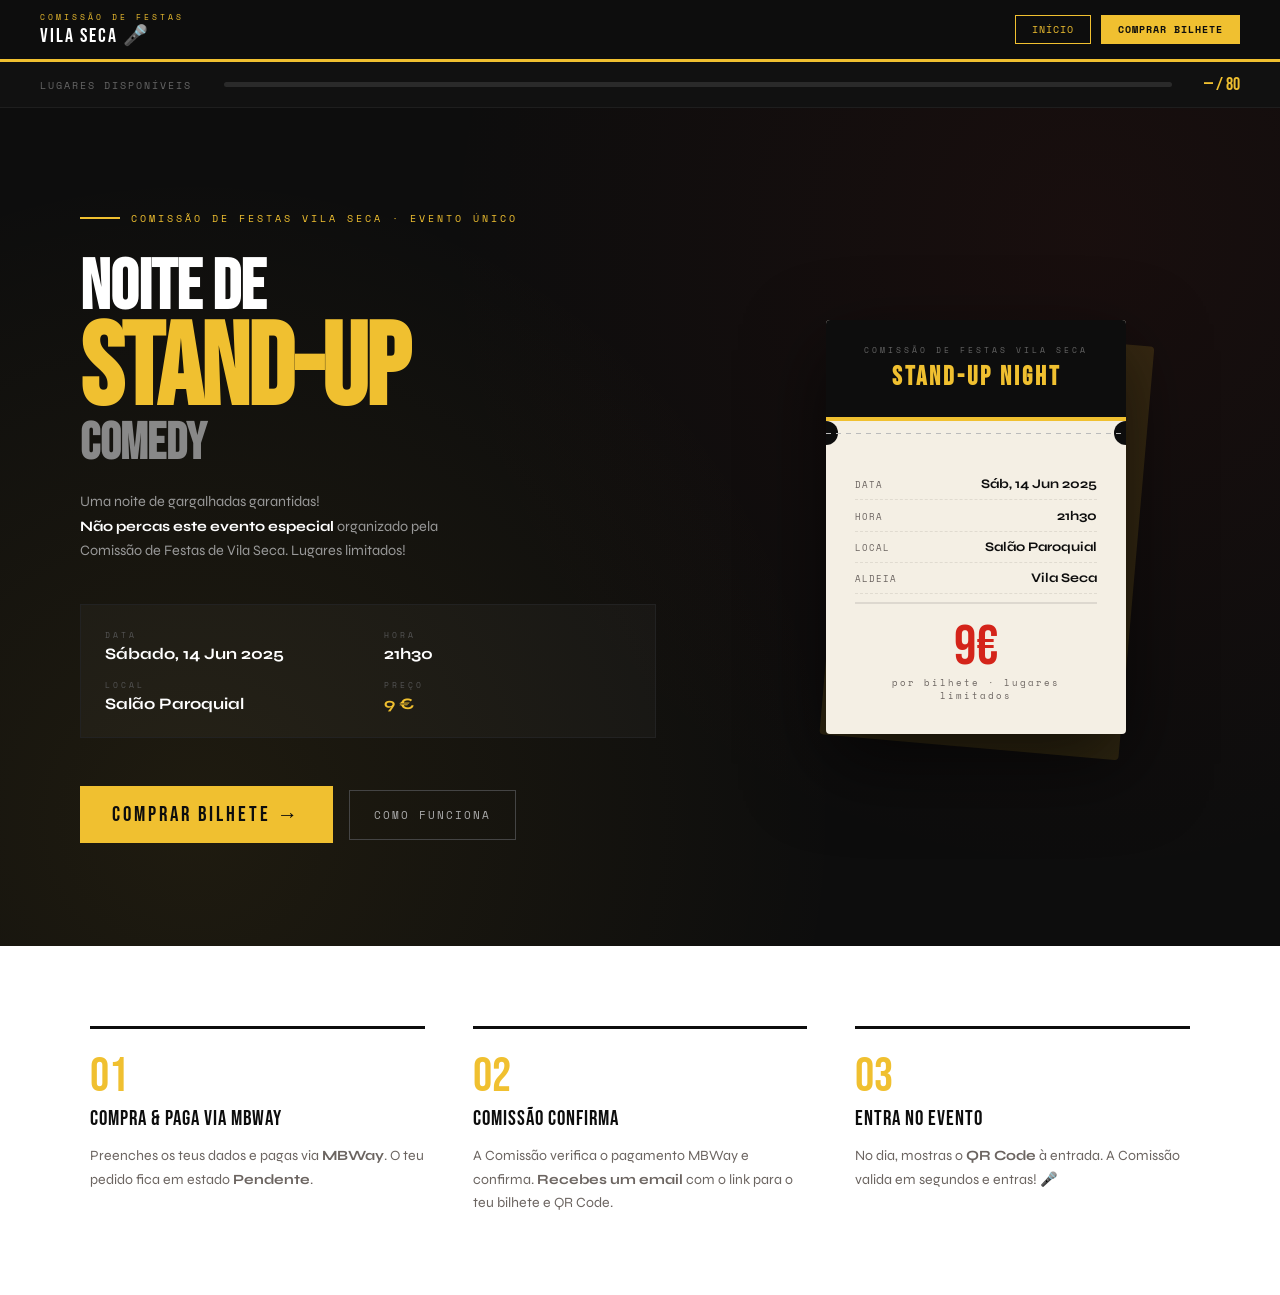
==== index.html @ ee854ec1 "Initial commit" ====
<!DOCTYPE html>
<html lang="pt">
<head>
<meta charset="UTF-8">
<meta name="viewport" content="width=device-width, initial-scale=1.0">
<title>Stand-Up Night — Comissão Festas de Vila Seca</title>
<link rel="stylesheet" href="style.css">
<style>
.hero { background:var(--ink); min-height:calc(100vh - 62px); display:grid; grid-template-columns:1.1fr .9fr; overflow:hidden; position:relative; }
.hero-bg { position:absolute; inset:0; background-image:radial-gradient(circle at 15% 85%,rgba(240,192,48,.08) 0%,transparent 50%),radial-gradient(circle at 85% 15%,rgba(212,36,26,.06) 0%,transparent 50%); pointer-events:none; }
.hero-left { display:flex; flex-direction:column; justify-content:center; padding:5rem 3rem 5rem 5rem; position:relative; z-index:1; }
.eyebrow { display:flex; align-items:center; gap:.7rem; margin-bottom:2rem; }
.eyebrow-line { width:40px; height:2px; background:var(--yellow); }
.eyebrow-text { font-family:'Space Mono',monospace; font-size:.62rem; letter-spacing:3px; text-transform:uppercase; color:var(--yellow); }
.hero-title { font-family:'Bebas Neue',cursive; line-height:.88; margin-bottom:1.5rem; }
.hero-title .l1 { font-size:clamp(3rem,5.5vw,6rem); color:#fff; display:block; }
.hero-title .l2 { font-size:clamp(5rem,9vw,9.5rem); color:var(--yellow); display:block; letter-spacing:-2px; }
.hero-title .l3 { font-size:clamp(2.2rem,4vw,4rem); color:#888; display:block; }
.hero-body { color:#999; font-size:.9rem; line-height:1.7; max-width:420px; margin-bottom:2.5rem; }
.hero-body strong { color:white; }
.hero-meta { display:grid; grid-template-columns:1fr 1fr; gap:1rem 2rem; margin-bottom:3rem; padding:1.5rem; border:1px solid #222; background:rgba(255,255,255,.03); }
.meta-label { font-family:'Space Mono',monospace; font-size:.52rem; letter-spacing:3px; text-transform:uppercase; color:#555; margin-bottom:.2rem; }
.meta-val { color:white; font-weight:700; font-size:1rem; }
.hero-ctas { display:flex; gap:1rem; align-items:center; flex-wrap:wrap; }
.hero-right { display:flex; align-items:center; justify-content:center; padding:3rem 4rem 3rem 2rem; position:relative; z-index:1; }
.ticket-3d { position:relative; width:300px; }
.ticket-shadow { position:absolute; inset:0; background:rgba(240,192,48,.15); transform:rotate(5deg) translate(12px,12px); border-radius:4px; }
.ticket-main { position:relative; background:var(--cream); border-radius:4px; overflow:hidden; box-shadow:0 30px 80px rgba(0,0,0,.6); }
.t-head { background:var(--ink); padding:1.5rem 1.8rem; border-bottom:4px solid var(--yellow); text-align:center; }
.t-head .org { font-family:'Space Mono',monospace; font-size:.52rem; letter-spacing:3px; text-transform:uppercase; color:#666; margin-bottom:.4rem; }
.t-head h3 { font-family:'Bebas Neue',cursive; color:var(--yellow); font-size:1.6rem; letter-spacing:3px; }
.t-tear { display:flex; justify-content:space-between; margin:0 -12px; position:relative; }
.t-tear::before { content:''; position:absolute; left:12px; right:12px; top:50%; height:1px; background:repeating-linear-gradient(90deg,#bbb,#bbb 5px,transparent 5px,transparent 10px); }
.t-dot { width:24px; height:24px; background:var(--ink); border-radius:50%; flex-shrink:0; }
.t-body { padding:1.5rem 1.8rem; }
.t-row { display:flex; justify-content:space-between; align-items:baseline; padding:.45rem 0; border-bottom:1px dashed #e0dbd0; font-size:.82rem; }
.t-row:last-child { border-bottom:none; }
.t-row .lbl { color:var(--muted); font-family:'Space Mono',monospace; font-size:.58rem; letter-spacing:1px; text-transform:uppercase; }
.t-row .val { font-weight:700; }
.t-price-wrap { text-align:center; padding:1rem 0 .5rem; border-top:2px solid var(--border); margin-top:.5rem; }
.t-price { font-family:'Bebas Neue',cursive; font-size:3.5rem; color:var(--red); line-height:1; }
.t-price-lbl { font-family:'Space Mono',monospace; font-size:.58rem; color:var(--muted); letter-spacing:2px; }
.info-section { background:white; padding:5rem; }
.info-grid { max-width:1100px; margin:0 auto; display:grid; grid-template-columns:repeat(3,1fr); gap:3rem; }
.info-card { border-top:3px solid var(--ink); padding-top:1.5rem; }
.info-num { font-family:'Bebas Neue',cursive; font-size:3rem; color:var(--yellow); line-height:1; }
.info-title { font-family:'Bebas Neue',cursive; font-size:1.3rem; margin:.3rem 0 .8rem; letter-spacing:1px; }
.info-desc { color:var(--muted); font-size:.88rem; line-height:1.7; }
@media(max-width:900px) {
  .hero { grid-template-columns:1fr; }
  .hero-right { display:none; }
  .hero-left { padding:3rem 1.5rem; }
  .info-grid { grid-template-columns:1fr; }
  .info-section { padding:3rem 1.5rem; }
}
</style>
</head>
<body>

<div class="loading-overlay" id="loading"><div class="spinner"></div><div class="loading-text" id="loading-text">A carregar...</div></div>

<nav>
  <a class="nav-brand" href="index.html">
    <span class="nav-brand-top">Comissão de Festas</span>
    <span class="nav-brand-main">VILA SECA 🎤</span>
  </a>
  <div class="nav-links">
    <a class="nav-btn active" href="index.html">Início</a>
    <a class="nav-btn cta" href="comprar.html">Comprar Bilhete</a>
  </div>
</nav>

<div class="stock-banner">
  <span class="stock-banner-lbl">Lugares disponíveis</span>
  <div class="stock-bar-wrap"><div class="stock-bar-fill" id="home-bar" style="width:0%"></div></div>
  <span class="stock-nums"><span id="home-avail">—</span> / <span id="home-cap">80</span></span>
</div>

<div class="hero">
  <div class="hero-bg"></div>
  <div class="hero-left fadein">
    <div class="eyebrow"><div class="eyebrow-line"></div><span class="eyebrow-text">Comissão de Festas Vila Seca · Evento Único</span></div>
    <h1 class="hero-title">
      <span class="l1">NOITE DE</span>
      <span class="l2">STAND-UP</span>
      <span class="l3">COMEDY</span>
    </h1>
    <p class="hero-body">Uma noite de gargalhadas garantidas!<br><strong>Não percas este evento especial</strong> organizado pela Comissão de Festas de Vila Seca. Lugares limitados!</p>
    <div class="hero-meta">
      <div><div class="meta-label">Data</div><div class="meta-val">Sábado, 14 Jun 2025</div></div>
      <div><div class="meta-label">Hora</div><div class="meta-val">21h30</div></div>
      <div><div class="meta-label">Local</div><div class="meta-val">Salão Paroquial</div></div>
      <div><div class="meta-label">Preço</div><div class="meta-val" style="color:var(--yellow)">9 €</div></div>
    </div>
    <div class="hero-ctas">
      <a class="btn-primary" href="comprar.html">Comprar Bilhete →</a>
      <a class="btn-ghost" href="#how">Como funciona</a>
    </div>
  </div>
  <div class="hero-right">
    <div class="ticket-3d">
      <div class="ticket-shadow"></div>
      <div class="ticket-main">
        <div class="t-head"><div class="org">Comissão de Festas Vila Seca</div><h3>STAND-UP NIGHT</h3></div>
        <div class="t-tear"><div class="t-dot"></div><div class="t-dot"></div></div>
        <div class="t-body">
          <div class="t-row"><span class="lbl">Data</span><span class="val">Sáb, 14 Jun 2025</span></div>
          <div class="t-row"><span class="lbl">Hora</span><span class="val">21h30</span></div>
          <div class="t-row"><span class="lbl">Local</span><span class="val">Salão Paroquial</span></div>
          <div class="t-row"><span class="lbl">Aldeia</span><span class="val">Vila Seca</span></div>
          <div class="t-price-wrap"><div class="t-price">9€</div><div class="t-price-lbl">por bilhete · lugares limitados</div></div>
        </div>
      </div>
    </div>
  </div>
</div>

<div class="info-section" id="how">
  <div class="info-grid">
    <div class="info-card fadein">
      <div class="info-num">01</div>
      <div class="info-title">Compra & Paga via MBWay</div>
      <p class="info-desc">Preenches os teus dados e pagas via <strong>MBWay</strong>. O teu pedido fica em estado <strong>Pendente</strong>.</p>
    </div>
    <div class="info-card fadein" style="animation-delay:.1s">
      <div class="info-num">02</div>
      <div class="info-title">Comissão Confirma</div>
      <p class="info-desc">A Comissão verifica o pagamento MBWay e confirma. <strong>Recebes um email</strong> com o link para o teu bilhete e QR Code.</p>
    </div>
    <div class="info-card fadein" style="animation-delay:.2s">
      <div class="info-num">03</div>
      <div class="info-title">Entra no Evento</div>
      <p class="info-desc">No dia, mostras o <strong>QR Code</strong> à entrada. A Comissão valida em segundos e entras! 🎤</p>
    </div>
  </div>
</div>

<div class="toast" id="toast"></div>
<script src="config.js"></script>
<script src="app.js"></script>
<script>
(async function(){
  try {
    var tickets = await getTicketCounts();
    var cap = await getCapacity();
    var confirmed = tickets.filter(function(t){return t.status!=='pending' && t.status!=='cancelled';}).reduce(function(a,t){return a+t.qty;},0);
    var avail = Math.max(0, cap - confirmed);
    var pct = cap > 0 ? Math.round((confirmed/cap)*100) : 0;
    setEl('home-avail', avail);
    setEl('home-cap', cap);
    setBar('home-bar', pct);
  } catch(e) { console.warn('Stock load failed', e); }
})();
</script>
</body>
</html>
---- style.css ----
/* ============================================================
   VILA SECA — ESTILOS GLOBAIS
   ============================================================ */
@import url('https://fonts.googleapis.com/css2?family=Bebas+Neue&family=Syne:wght@400;600;700;800&family=Space+Mono:wght@400;700&display=swap');

:root {
  --ink:    #0d0d0d;
  --cream:  #f4efe4;
  --yellow: #f0c030;
  --red:    #d4241a;
  --green:  #19a34a;
  --orange: #e07b10;
  --muted:  #6b6460;
  --border: #ddd8cf;
}

*, *::before, *::after { box-sizing: border-box; margin: 0; padding: 0; }

body {
  background: var(--cream);
  color: var(--ink);
  font-family: 'Syne', sans-serif;
  min-height: 100vh;
  overflow-x: hidden;
}

/* NAV */
nav {
  background: var(--ink);
  padding: 0 2.5rem;
  display: flex;
  align-items: center;
  justify-content: space-between;
  height: 62px;
  position: sticky;
  top: 0;
  z-index: 100;
  border-bottom: 3px solid var(--yellow);
}
.nav-brand { cursor: pointer; text-decoration: none; }
.nav-brand-top  { font-family:'Space Mono',monospace; font-size:.52rem; letter-spacing:3px; color:var(--yellow); text-transform:uppercase; display:block; }
.nav-brand-main { font-family:'Bebas Neue',cursive; font-size:1.25rem; color:white; letter-spacing:2px; }
.nav-links { display:flex; gap:.6rem; align-items:center; }
.nav-btn { background:none; border:1.5px solid #3a3a3a; color:#aaa; padding:.4rem 1rem; font-family:'Space Mono',monospace; font-size:.62rem; cursor:pointer; transition:all .18s; letter-spacing:1px; text-transform:uppercase; text-decoration:none; display:inline-flex; align-items:center; }
.nav-btn:hover { border-color:var(--yellow); color:var(--yellow); }
.nav-btn.cta { background:var(--yellow); color:var(--ink); border-color:var(--yellow); font-weight:700; }
.nav-btn.cta:hover { background:#d9ac20; }
.nav-btn.active { border-color:var(--yellow); color:var(--yellow); }

/* LOADING */
.loading-overlay { position:fixed; inset:0; background:rgba(13,13,13,.85); z-index:500; display:none; align-items:center; justify-content:center; flex-direction:column; gap:1rem; }
.loading-overlay.show { display:flex; }
.spinner { width:48px; height:48px; border:4px solid #333; border-top-color:var(--yellow); border-radius:50%; animation:spin .8s linear infinite; }
@keyframes spin { to { transform:rotate(360deg); } }
.loading-text { font-family:'Space Mono',monospace; font-size:.75rem; color:#aaa; letter-spacing:2px; }

/* TOAST */
.toast { position:fixed; bottom:2rem; right:2rem; background:var(--ink); color:white; padding:1rem 1.5rem; font-family:'Space Mono',monospace; font-size:.72rem; z-index:9999; transform:translateY(80px); opacity:0; transition:all .3s cubic-bezier(.34,1.56,.64,1); border-left:4px solid var(--yellow); max-width:320px; pointer-events:none; line-height:1.5; }
.toast.show { transform:translateY(0); opacity:1; }
.toast.ok   { border-left-color:var(--green); }
.toast.err  { border-left-color:var(--red); }
.toast.warn { border-left-color:var(--orange); }

/* BUTTONS */
.btn-primary { background:var(--yellow); color:var(--ink); border:none; padding:1rem 2rem; font-family:'Bebas Neue',cursive; font-size:1.3rem; letter-spacing:3px; cursor:pointer; transition:all .18s; display:inline-flex; align-items:center; gap:.6rem; text-decoration:none; }
.btn-primary:hover { background:#d9ac20; transform:translateY(-2px); box-shadow:0 8px 25px rgba(240,192,48,.35); }
.btn-ghost { background:none; border:1.5px solid #444; color:#aaa; padding:1rem 1.5rem; font-family:'Space Mono',monospace; font-size:.68rem; cursor:pointer; letter-spacing:2px; transition:all .18s; text-transform:uppercase; text-decoration:none; display:inline-flex; align-items:center; }
.btn-ghost:hover { border-color:white; color:white; }
.submit-btn { width:100%; background:var(--yellow); color:var(--ink); border:none; padding:1.1rem; font-family:'Bebas Neue',cursive; font-size:1.35rem; letter-spacing:3px; cursor:pointer; transition:all .18s; margin-top:.8rem; }
.submit-btn:hover { background:#d9ac20; transform:translateY(-2px); }
.submit-btn:disabled { background:#ccc; color:#888; cursor:not-allowed; transform:none; }
.submit-btn.grey { background:#ddd; color:#888; }
.submit-btn.grey:hover { transform:none; background:#ccc; }
.abtn { background:var(--ink); color:white; border:none; padding:.75rem 1.2rem; font-family:'Space Mono',monospace; font-size:.62rem; letter-spacing:1px; cursor:pointer; text-transform:uppercase; transition:background .15s; white-space:nowrap; }
.abtn:hover        { background:#333; }
.abtn.green        { background:var(--green); }
.abtn.green:hover  { background:#158a3e; }
.abtn.red          { background:var(--red); }
.abtn.red:hover    { background:#b01e15; }
.abtn.orange       { background:var(--orange); }
.abtn.orange:hover { background:#c56d0e; }
.abtn.yellow-btn   { background:var(--yellow); color:var(--ink); }
.abtn.yellow-btn:hover { background:#d9ac20; }

/* FORMS */
.field { margin-bottom:1.4rem; }
.field label { display:block; font-family:'Space Mono',monospace; font-size:.58rem; letter-spacing:2px; text-transform:uppercase; color:var(--muted); margin-bottom:.45rem; }
.field input, .field textarea, .field select { width:100%; padding:.8rem 1rem; border:1.5px solid var(--border); background:var(--cream); font-family:'Syne',sans-serif; font-size:.95rem; outline:none; transition:border-color .18s; }
.field input:focus, .field textarea:focus { border-color:var(--ink); background:white; }

/* BADGE / PILLS */
.badge-tag { display:inline-block; background:var(--ink); color:var(--yellow); font-family:'Space Mono',monospace; font-size:.58rem; letter-spacing:3px; text-transform:uppercase; padding:.3rem .8rem; margin-bottom:1.5rem; }
.pill { display:inline-block; padding:.2rem .6rem; font-family:'Space Mono',monospace; font-size:.55rem; letter-spacing:1px; text-transform:uppercase; border-radius:2px; }
.pill.valid      { background:#d4f5e2; color:#0a5c2a; }
.pill.used       { background:#f0f0f0; color:#555; }
.pill.pending    { background:#ffe8cc; color:#7a4000; border:1px solid #f0b060; }
.pill.presencial { background:#e8e0ff; color:#3a0a7a; }
.pill.cancelled  { background:#fde8e8; color:#8b1a1a; }

/* BOXES */
.warning-box { font-size:.72rem; color:#7a5a00; font-family:'Space Mono',monospace; padding:.8rem; background:#fff8e8; border:1px solid #f0d060; margin-bottom:.8rem; line-height:1.6; }
.info-box    { font-size:.72rem; color:#1a4a7a; font-family:'Space Mono',monospace; padding:.8rem; background:#e8f3ff; border:1px solid #90c0f0; margin-bottom:.8rem; line-height:1.6; }
.success-box { font-size:.72rem; color:#0a5c2a; font-family:'Space Mono',monospace; padding:.8rem; background:#d4f5e2; border:1px solid #70d090; margin-bottom:.8rem; line-height:1.6; }

/* STOCK BANNER */
.stock-banner { background:#111; padding:.75rem 2.5rem; display:flex; align-items:center; gap:2rem; border-bottom:1px solid #1e1e1e; }
.stock-banner-lbl { font-family:'Space Mono',monospace; font-size:.6rem; letter-spacing:2px; text-transform:uppercase; color:#666; white-space:nowrap; }
.stock-bar-wrap { flex:1; height:5px; background:#2a2a2a; border-radius:3px; }
.stock-bar-fill { height:100%; background:var(--yellow); border-radius:3px; transition:width .5s; }
.stock-nums { font-family:'Bebas Neue',cursive; font-size:1.1rem; color:var(--yellow); white-space:nowrap; }

/* PAGE HEADER */
.page-header { background:var(--ink); padding:2.5rem 5rem; border-bottom:3px solid var(--yellow); }
.page-header h1 { font-family:'Bebas Neue',cursive; font-size:2.5rem; color:white; letter-spacing:2px; }
.page-header p  { color:#888; font-size:.78rem; font-family:'Space Mono',monospace; letter-spacing:1px; margin-top:.3rem; }

/* TABLES */
.tbl-wrap { overflow-x:auto; max-height:380px; overflow-y:auto; }
table { width:100%; border-collapse:collapse; }
thead th { font-family:'Space Mono',monospace; font-size:.55rem; letter-spacing:2px; text-transform:uppercase; color:var(--muted); padding:.6rem .8rem; border-bottom:2px solid var(--border); text-align:left; position:sticky; top:0; background:white; }
tbody td { padding:.72rem .8rem; font-size:.82rem; border-bottom:1px solid #f0ece4; vertical-align:middle; }
tbody tr:hover td { background:#faf8f4; }
tbody tr.pr td { background:#fff8f0; }
tbody tr.pr:hover td { background:#fff0e0; }

/* QTY */
.qty-row { display:flex; align-items:center; gap:1rem; }
.qty-btn { width:42px; height:42px; border:1.5px solid var(--border); background:white; font-size:1.4rem; cursor:pointer; display:flex; align-items:center; justify-content:center; transition:all .15s; }
.qty-btn:hover { background:var(--ink); color:white; border-color:var(--ink); }
.qty-num { font-family:'Bebas Neue',cursive; font-size:2.5rem; min-width:40px; text-align:center; }
.qty-hint { font-family:'Space Mono',monospace; font-size:.6rem; color:var(--muted); }

/* ANIMATIONS */
@keyframes pop { 0%{transform:scale(0)} 70%{transform:scale(1.2)} 100%{transform:scale(1)} }
@keyframes pulse-ring { 0%,100%{box-shadow:0 0 0 0 rgba(224,123,16,.5)} 50%{box-shadow:0 0 0 16px rgba(224,123,16,0)} }
@keyframes pulse-bg { 0%,100%{opacity:1} 50%{opacity:.75} }
@keyframes fadein { from{opacity:0;transform:translateY(12px)} to{opacity:1;transform:translateY(0)} }
.fadein { animation:fadein .4s ease both; }

/* RESPONSIVE */
@media(max-width:768px) {
  nav { padding:0 1rem; }
  .page-header { padding:2rem 1.5rem; }
  .nav-brand-top { display:none; }
}
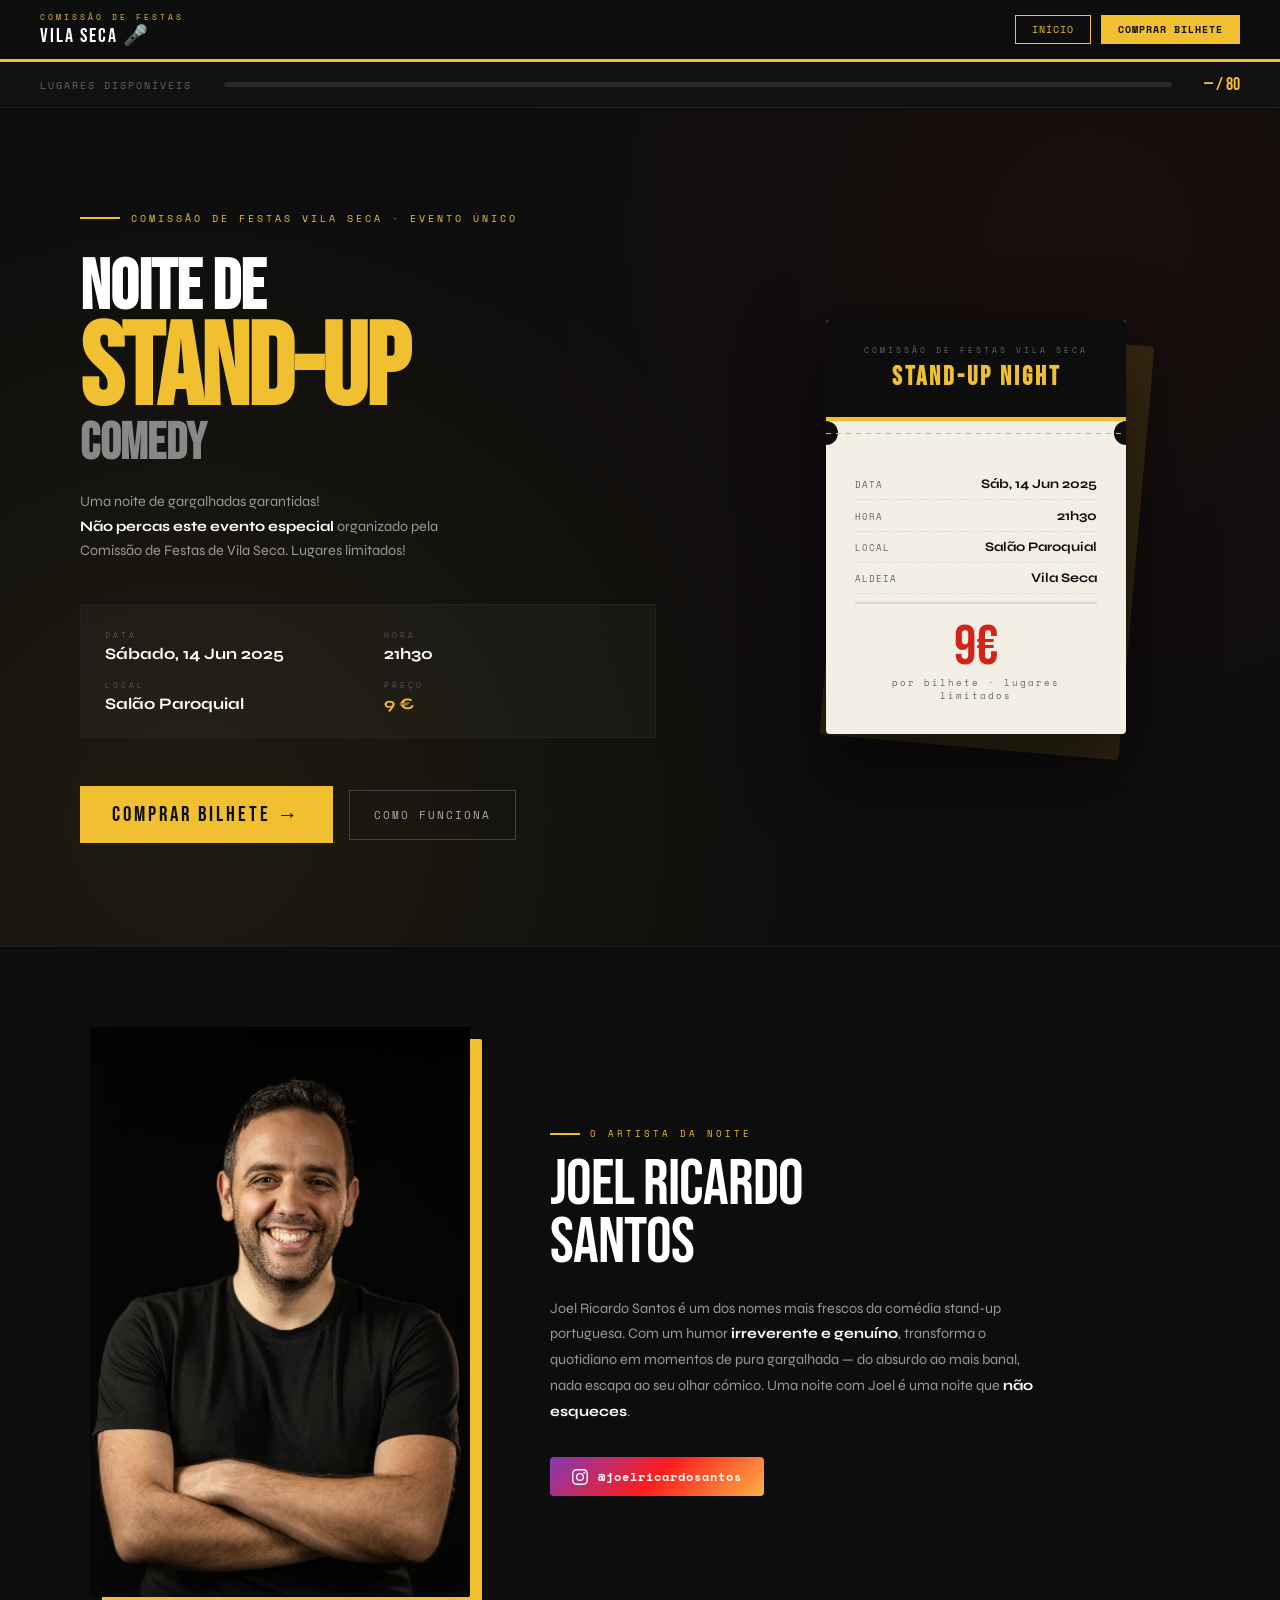
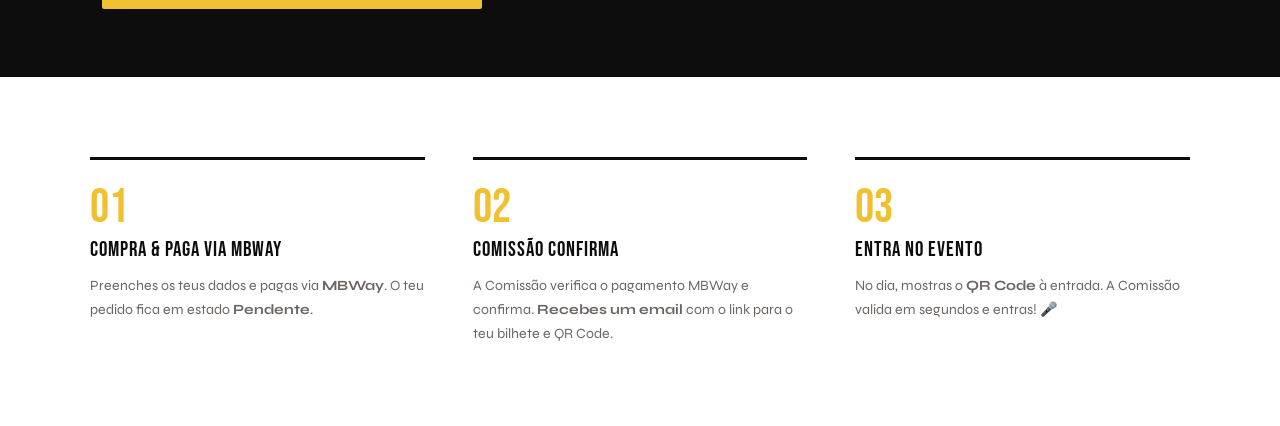
==== commit 46fe512a: "Add Joel Ricardo Santos artist section to homepage Co-Authored-By: Claude Sonnet 4.6 <noreply@anthro" ====
--- a/index.html
+++ b/index.html
@@ -46,12 +46,31 @@
 .info-num { font-family:'Bebas Neue',cursive; font-size:3rem; color:var(--yellow); line-height:1; }
 .info-title { font-family:'Bebas Neue',cursive; font-size:1.3rem; margin:.3rem 0 .8rem; letter-spacing:1px; }
 .info-desc { color:var(--muted); font-size:.88rem; line-height:1.7; }
+
+/* Artista section */
+.artist-section { background:var(--ink); padding:5rem; border-top:1px solid #1a1a1a; }
+.artist-inner { max-width:1100px; margin:0 auto; display:grid; grid-template-columns:380px 1fr; gap:5rem; align-items:center; }
+.artist-img-wrap { position:relative; }
+.artist-img-wrap::before { content:''; position:absolute; inset:0; background:var(--yellow); transform:translate(12px,12px); z-index:0; border-radius:2px; }
+.artist-img-wrap img { position:relative; z-index:1; width:100%; border-radius:2px; display:block; filter:grayscale(15%); }
+.artist-tag { font-family:'Space Mono',monospace; font-size:.58rem; letter-spacing:3px; text-transform:uppercase; color:var(--yellow); margin-bottom:1rem; display:flex; align-items:center; gap:.6rem; }
+.artist-tag::before { content:''; width:30px; height:2px; background:var(--yellow); display:inline-block; }
+.artist-name { font-family:'Bebas Neue',cursive; font-size:clamp(3rem,5vw,5rem); color:white; line-height:.9; margin-bottom:1.5rem; letter-spacing:-1px; }
+.artist-bio { color:#999; font-size:.9rem; line-height:1.8; margin-bottom:2rem; max-width:500px; }
+.artist-bio strong { color:white; }
+.artist-ig { display:inline-flex; align-items:center; gap:.6rem; background:linear-gradient(135deg,#833ab4,#fd1d1d,#fcb045); color:white; text-decoration:none; padding:.7rem 1.4rem; border-radius:4px; font-family:'Space Mono',monospace; font-size:.72rem; letter-spacing:1px; font-weight:700; transition:opacity .2s; }
+.artist-ig:hover { opacity:.85; }
+.artist-ig svg { width:16px; height:16px; fill:white; flex-shrink:0; }
+
 @media(max-width:900px) {
   .hero { grid-template-columns:1fr; }
   .hero-right { display:none; }
   .hero-left { padding:3rem 1.5rem; }
   .info-grid { grid-template-columns:1fr; }
   .info-section { padding:3rem 1.5rem; }
+  .artist-section { padding:3rem 1.5rem; }
+  .artist-inner { grid-template-columns:1fr; gap:2.5rem; }
+  .artist-img-wrap { max-width:280px; margin:0 auto; }
 }
 </style>
 </head>
@@ -115,6 +134,28 @@
   </div>
 </div>
 
+<section class="artist-section">
+  <div class="artist-inner">
+    <div class="artist-img-wrap fadein">
+      <img src="img/joel.jpeg" alt="Joel Ricardo Santos — Comediante">
+    </div>
+    <div class="fadein" style="animation-delay:.1s">
+      <div class="artist-tag">O Artista da Noite</div>
+      <div class="artist-name">JOEL RICARDO<br>SANTOS</div>
+      <p class="artist-bio">
+        Joel Ricardo Santos é um dos nomes mais frescos da comédia stand-up portuguesa.
+        Com um humor <strong>irreverente e genuíno</strong>, transforma o quotidiano em momentos de pura gargalhada —
+        do absurdo ao mais banal, nada escapa ao seu olhar cómico.
+        Uma noite com Joel é uma noite que <strong>não esqueces</strong>.
+      </p>
+      <a class="artist-ig" href="https://www.instagram.com/joelricardosantos/" target="_blank" rel="noopener">
+        <svg viewBox="0 0 24 24" xmlns="http://www.w3.org/2000/svg"><path d="M12 2.163c3.204 0 3.584.012 4.85.07 3.252.148 4.771 1.691 4.919 4.919.058 1.265.069 1.645.069 4.849 0 3.205-.012 3.584-.069 4.849-.149 3.225-1.664 4.771-4.919 4.919-1.266.058-1.644.07-4.85.07-3.204 0-3.584-.012-4.849-.07-3.26-.149-4.771-1.699-4.919-4.92-.058-1.265-.07-1.644-.07-4.849 0-3.204.013-3.583.07-4.849.149-3.227 1.664-4.771 4.919-4.919 1.266-.057 1.645-.069 4.849-.069zM12 0C8.741 0 8.333.014 7.053.072 2.695.272.273 2.69.073 7.052.014 8.333 0 8.741 0 12c0 3.259.014 3.668.072 4.948.2 4.358 2.618 6.78 6.98 6.98C8.333 23.986 8.741 24 12 24c3.259 0 3.668-.014 4.948-.072 4.354-.2 6.782-2.618 6.979-6.98.059-1.28.073-1.689.073-4.948 0-3.259-.014-3.667-.072-4.947-.196-4.354-2.617-6.78-6.979-6.98C15.668.014 15.259 0 12 0zm0 5.838a6.162 6.162 0 100 12.324 6.162 6.162 0 000-12.324zM12 16a4 4 0 110-8 4 4 0 010 8zm6.406-11.845a1.44 1.44 0 100 2.881 1.44 1.44 0 000-2.881z"/></svg>
+        @joelricardosantos
+      </a>
+    </div>
+  </div>
+</section>
+
 <div class="info-section" id="how">
   <div class="info-grid">
     <div class="info-card fadein">
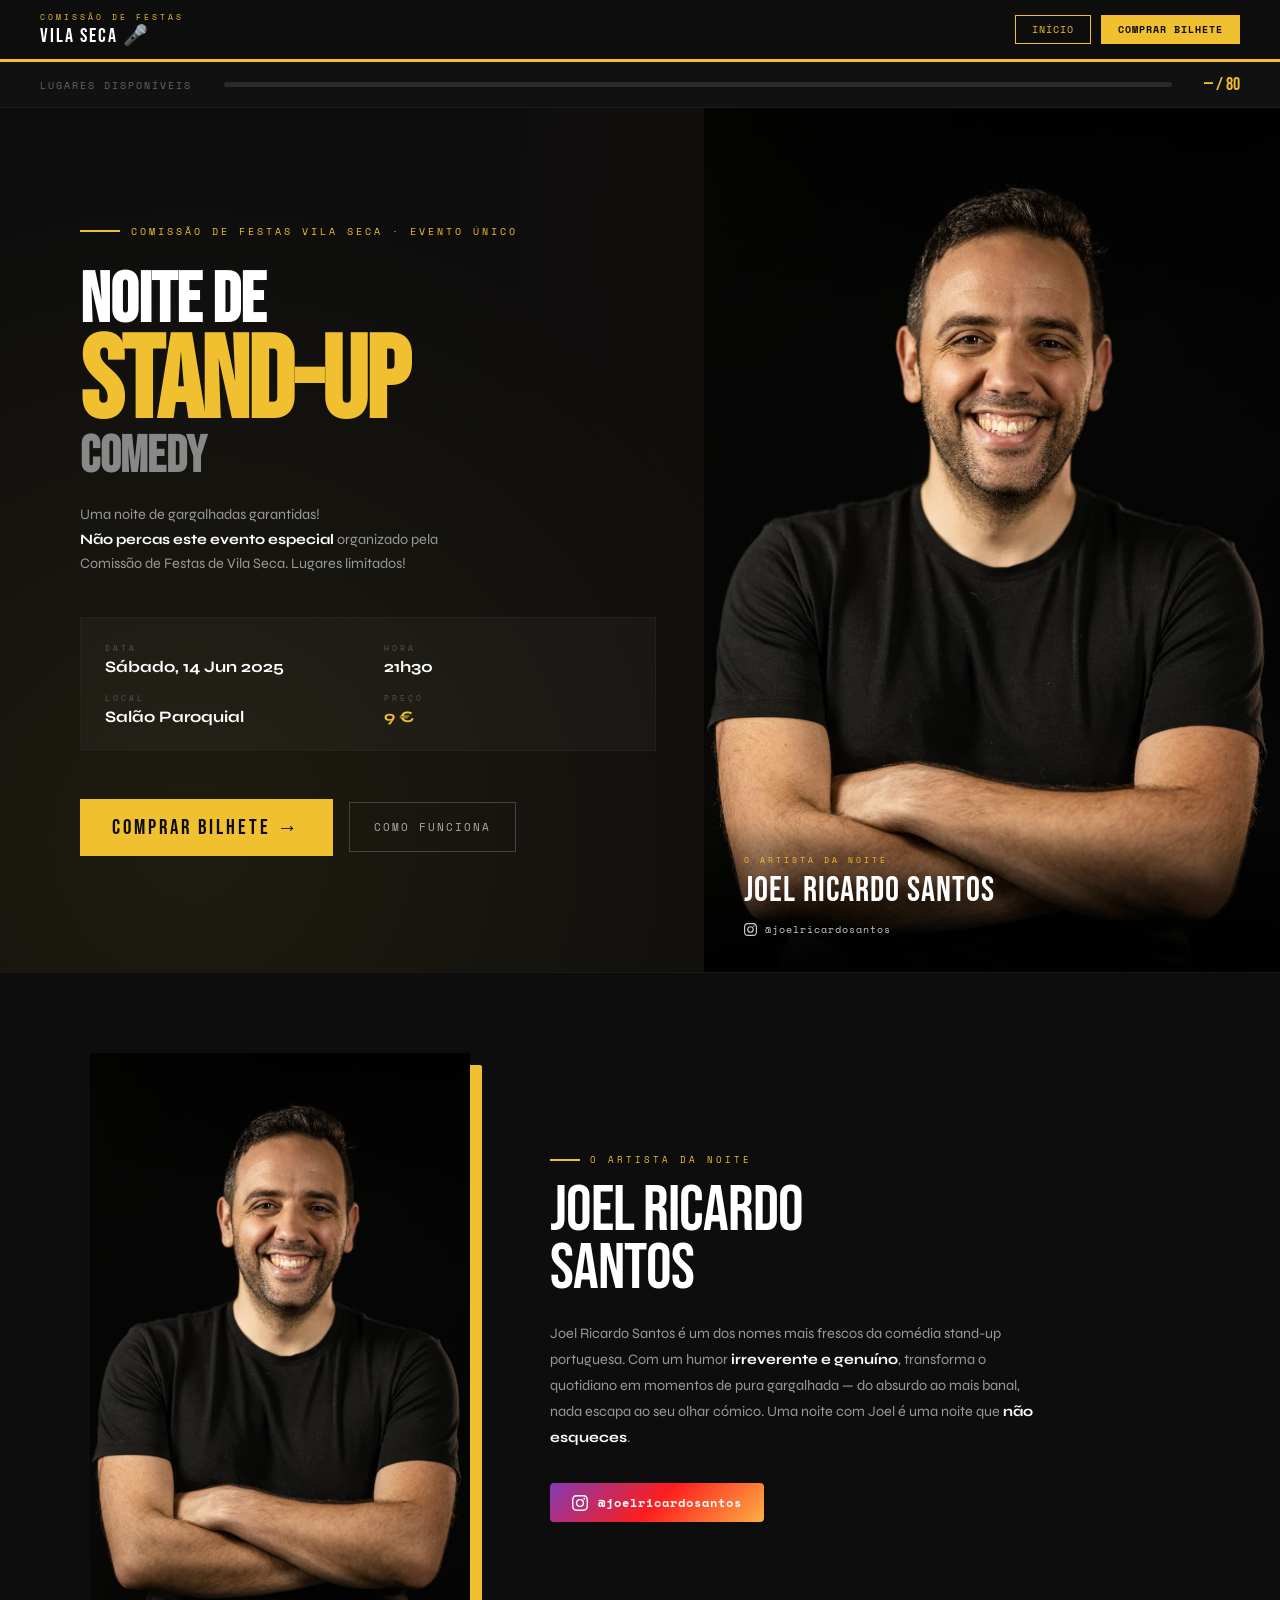
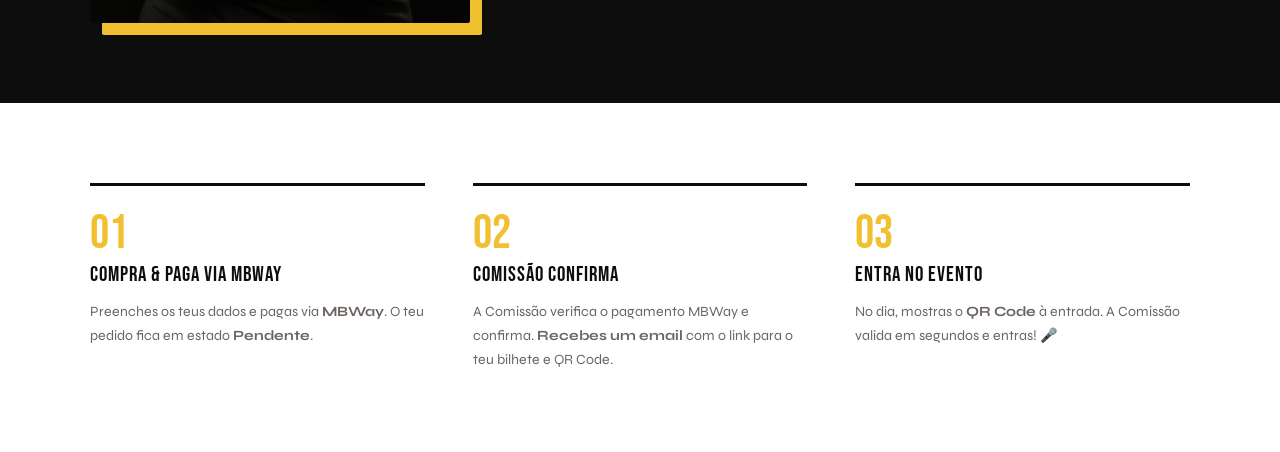
==== commit 94d57350: "Move Joel's photo to hero section — visible without scroll Co-Authored-By: Claude Sonnet 4.6 <norepl" ====
--- a/index.html
+++ b/index.html
@@ -22,24 +22,14 @@
 .meta-label { font-family:'Space Mono',monospace; font-size:.52rem; letter-spacing:3px; text-transform:uppercase; color:#555; margin-bottom:.2rem; }
 .meta-val { color:white; font-weight:700; font-size:1rem; }
 .hero-ctas { display:flex; gap:1rem; align-items:center; flex-wrap:wrap; }
-.hero-right { display:flex; align-items:center; justify-content:center; padding:3rem 4rem 3rem 2rem; position:relative; z-index:1; }
-.ticket-3d { position:relative; width:300px; }
-.ticket-shadow { position:absolute; inset:0; background:rgba(240,192,48,.15); transform:rotate(5deg) translate(12px,12px); border-radius:4px; }
-.ticket-main { position:relative; background:var(--cream); border-radius:4px; overflow:hidden; box-shadow:0 30px 80px rgba(0,0,0,.6); }
-.t-head { background:var(--ink); padding:1.5rem 1.8rem; border-bottom:4px solid var(--yellow); text-align:center; }
-.t-head .org { font-family:'Space Mono',monospace; font-size:.52rem; letter-spacing:3px; text-transform:uppercase; color:#666; margin-bottom:.4rem; }
-.t-head h3 { font-family:'Bebas Neue',cursive; color:var(--yellow); font-size:1.6rem; letter-spacing:3px; }
-.t-tear { display:flex; justify-content:space-between; margin:0 -12px; position:relative; }
-.t-tear::before { content:''; position:absolute; left:12px; right:12px; top:50%; height:1px; background:repeating-linear-gradient(90deg,#bbb,#bbb 5px,transparent 5px,transparent 10px); }
-.t-dot { width:24px; height:24px; background:var(--ink); border-radius:50%; flex-shrink:0; }
-.t-body { padding:1.5rem 1.8rem; }
-.t-row { display:flex; justify-content:space-between; align-items:baseline; padding:.45rem 0; border-bottom:1px dashed #e0dbd0; font-size:.82rem; }
-.t-row:last-child { border-bottom:none; }
-.t-row .lbl { color:var(--muted); font-family:'Space Mono',monospace; font-size:.58rem; letter-spacing:1px; text-transform:uppercase; }
-.t-row .val { font-weight:700; }
-.t-price-wrap { text-align:center; padding:1rem 0 .5rem; border-top:2px solid var(--border); margin-top:.5rem; }
-.t-price { font-family:'Bebas Neue',cursive; font-size:3.5rem; color:var(--red); line-height:1; }
-.t-price-lbl { font-family:'Space Mono',monospace; font-size:.58rem; color:var(--muted); letter-spacing:2px; }
+.hero-right { position:relative; z-index:1; overflow:hidden; }
+.hero-artist-img { width:100%; height:100%; object-fit:cover; object-position:center top; display:block; filter:grayscale(10%); }
+.hero-artist-overlay { position:absolute; bottom:0; left:0; right:0; padding:2rem 2.5rem; background:linear-gradient(to top,rgba(0,0,0,.92) 0%,rgba(0,0,0,.5) 60%,transparent 100%); }
+.hero-artist-label { font-family:'Space Mono',monospace; font-size:.52rem; letter-spacing:3px; text-transform:uppercase; color:var(--yellow); margin-bottom:.4rem; }
+.hero-artist-name { font-family:'Bebas Neue',cursive; font-size:2.2rem; color:white; line-height:1; margin-bottom:.8rem; letter-spacing:1px; }
+.hero-artist-ig { display:inline-flex; align-items:center; gap:.5rem; color:#ccc; text-decoration:none; font-family:'Space Mono',monospace; font-size:.62rem; letter-spacing:1px; transition:color .2s; }
+.hero-artist-ig:hover { color:var(--yellow); }
+.hero-artist-ig svg { width:13px; height:13px; fill:currentColor; flex-shrink:0; }
 .info-section { background:white; padding:5rem; }
 .info-grid { max-width:1100px; margin:0 auto; display:grid; grid-template-columns:repeat(3,1fr); gap:3rem; }
 .info-card { border-top:3px solid var(--ink); padding-top:1.5rem; }
@@ -65,6 +55,7 @@
 @media(max-width:900px) {
   .hero { grid-template-columns:1fr; }
   .hero-right { display:none; }
+  .hero { min-height:auto; }
   .hero-left { padding:3rem 1.5rem; }
   .info-grid { grid-template-columns:1fr; }
   .info-section { padding:3rem 1.5rem; }
@@ -117,19 +108,14 @@
     </div>
   </div>
   <div class="hero-right">
-    <div class="ticket-3d">
-      <div class="ticket-shadow"></div>
-      <div class="ticket-main">
-        <div class="t-head"><div class="org">Comissão de Festas Vila Seca</div><h3>STAND-UP NIGHT</h3></div>
-        <div class="t-tear"><div class="t-dot"></div><div class="t-dot"></div></div>
-        <div class="t-body">
-          <div class="t-row"><span class="lbl">Data</span><span class="val">Sáb, 14 Jun 2025</span></div>
-          <div class="t-row"><span class="lbl">Hora</span><span class="val">21h30</span></div>
-          <div class="t-row"><span class="lbl">Local</span><span class="val">Salão Paroquial</span></div>
-          <div class="t-row"><span class="lbl">Aldeia</span><span class="val">Vila Seca</span></div>
-          <div class="t-price-wrap"><div class="t-price">9€</div><div class="t-price-lbl">por bilhete · lugares limitados</div></div>
-        </div>
-      </div>
+    <img class="hero-artist-img" src="img/joel.jpeg" alt="Joel Ricardo Santos — Comediante">
+    <div class="hero-artist-overlay">
+      <div class="hero-artist-label">O Artista da Noite</div>
+      <div class="hero-artist-name">JOEL RICARDO SANTOS</div>
+      <a class="hero-artist-ig" href="https://www.instagram.com/joelricardosantos/" target="_blank" rel="noopener">
+        <svg viewBox="0 0 24 24" xmlns="http://www.w3.org/2000/svg"><path d="M12 2.163c3.204 0 3.584.012 4.85.07 3.252.148 4.771 1.691 4.919 4.919.058 1.265.069 1.645.069 4.849 0 3.205-.012 3.584-.069 4.849-.149 3.225-1.664 4.771-4.919 4.919-1.266.058-1.644.07-4.85.07-3.204 0-3.584-.012-4.849-.07-3.26-.149-4.771-1.699-4.919-4.92-.058-1.265-.07-1.644-.07-4.849 0-3.204.013-3.583.07-4.849.149-3.227 1.664-4.771 4.919-4.919 1.266-.057 1.645-.069 4.849-.069zM12 0C8.741 0 8.333.014 7.053.072 2.695.272.273 2.69.073 7.052.014 8.333 0 8.741 0 12c0 3.259.014 3.668.072 4.948.2 4.358 2.618 6.78 6.98 6.98C8.333 23.986 8.741 24 12 24c3.259 0 3.668-.014 4.948-.072 4.354-.2 6.782-2.618 6.979-6.98.059-1.28.073-1.689.073-4.948 0-3.259-.014-3.667-.072-4.947-.196-4.354-2.617-6.78-6.979-6.98C15.668.014 15.259 0 12 0zm0 5.838a6.162 6.162 0 100 12.324 6.162 6.162 0 000-12.324zM12 16a4 4 0 110-8 4 4 0 010 8zm6.406-11.845a1.44 1.44 0 100 2.881 1.44 1.44 0 000-2.881z"/></svg>
+        @joelricardosantos
+      </a>
     </div>
   </div>
 </div>
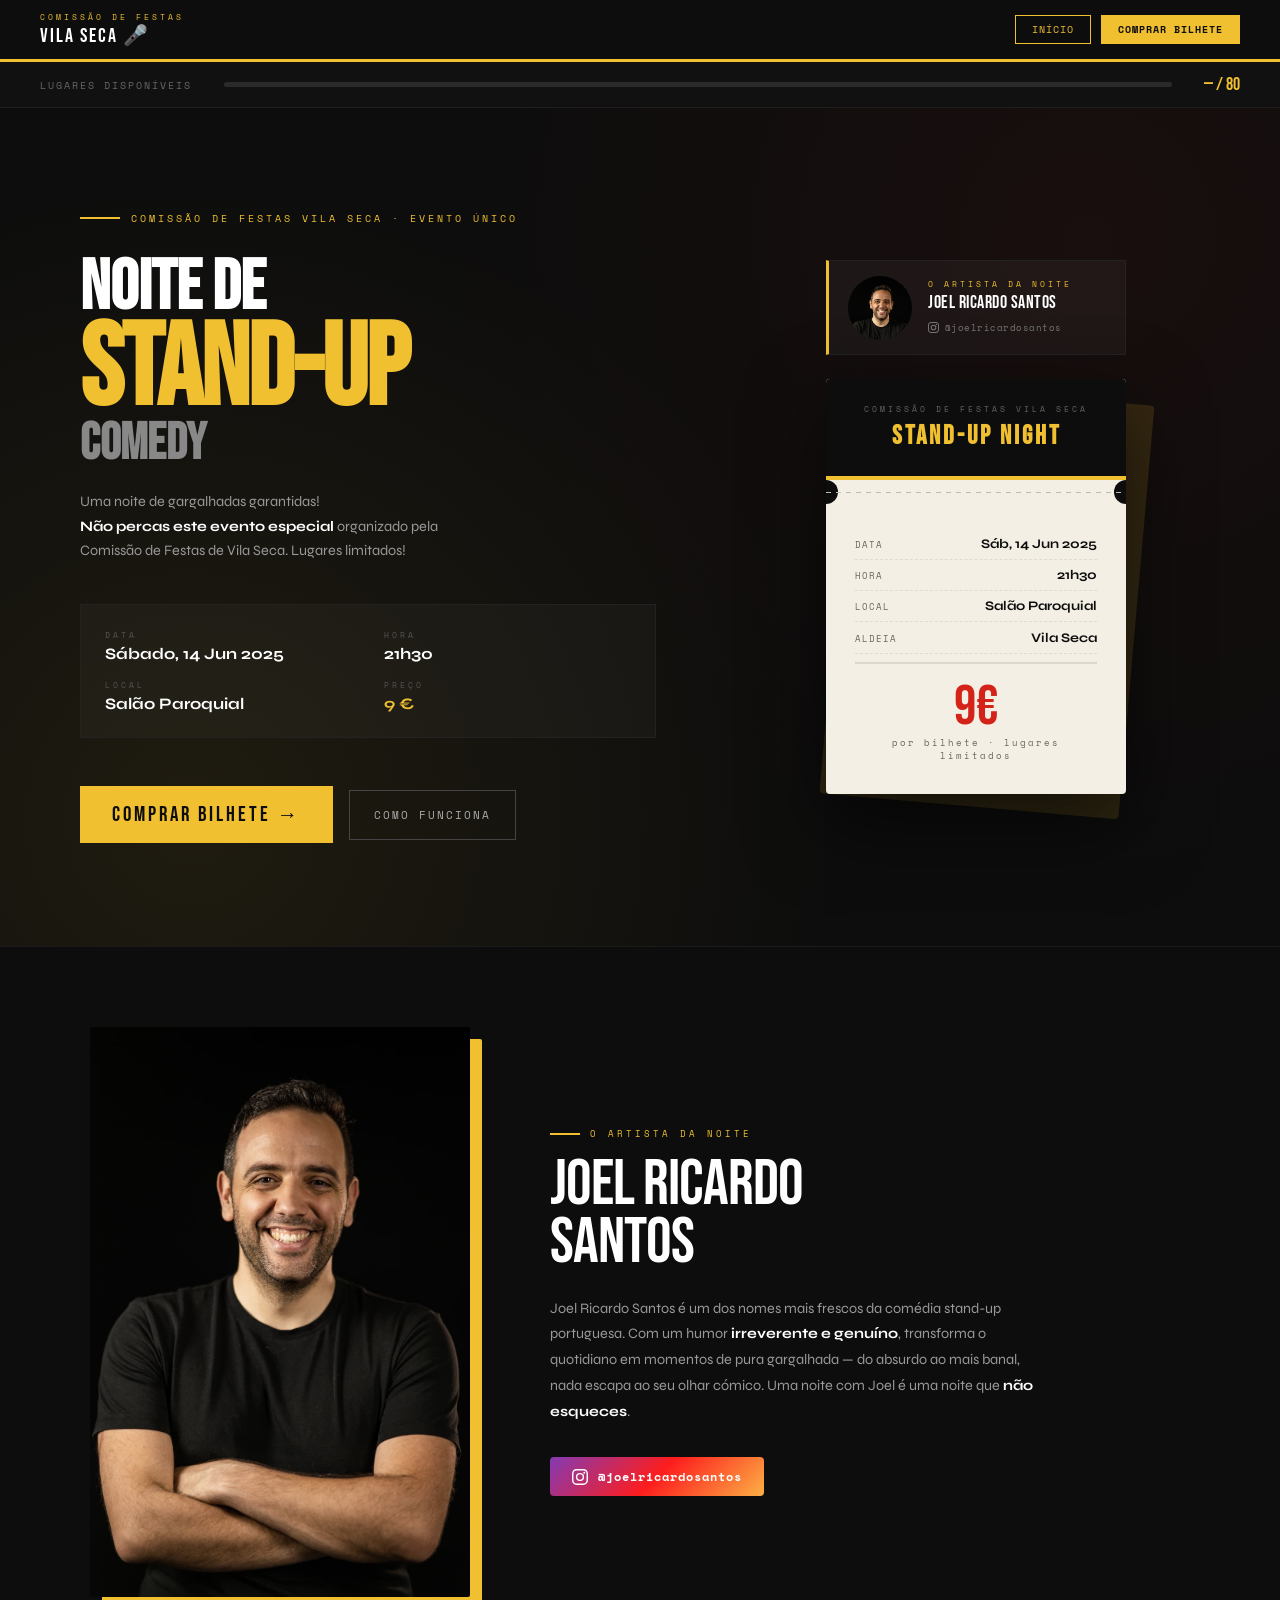
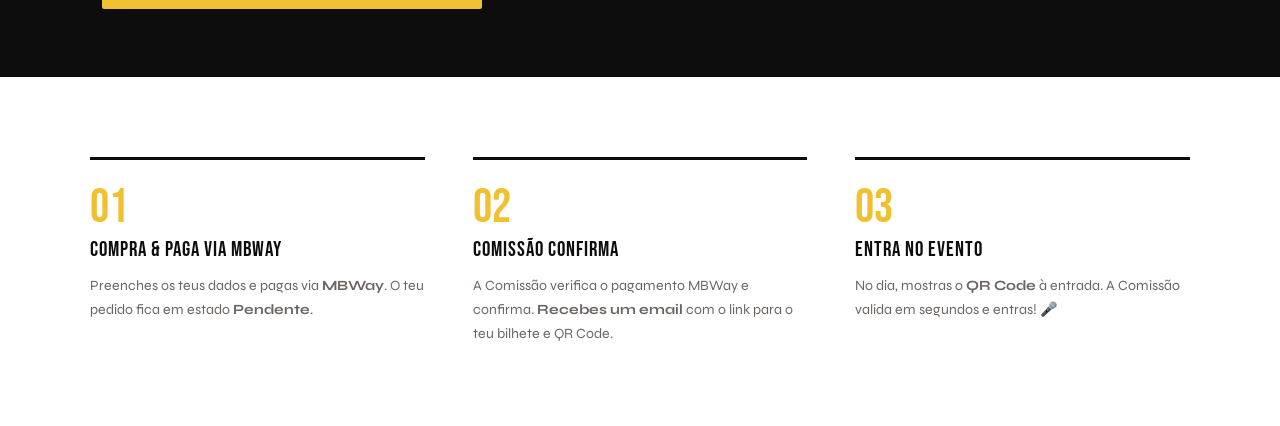
==== commit 845e76a4: "Show Joel's photo card above ticket in hero right column Co-Authored-By: Claude Sonnet 4.6 <noreply@" ====
--- a/index.html
+++ b/index.html
@@ -22,14 +22,34 @@
 .meta-label { font-family:'Space Mono',monospace; font-size:.52rem; letter-spacing:3px; text-transform:uppercase; color:#555; margin-bottom:.2rem; }
 .meta-val { color:white; font-weight:700; font-size:1rem; }
 .hero-ctas { display:flex; gap:1rem; align-items:center; flex-wrap:wrap; }
-.hero-right { position:relative; z-index:1; overflow:hidden; }
-.hero-artist-img { width:100%; height:100%; object-fit:cover; object-position:center top; display:block; filter:grayscale(10%); }
-.hero-artist-overlay { position:absolute; bottom:0; left:0; right:0; padding:2rem 2.5rem; background:linear-gradient(to top,rgba(0,0,0,.92) 0%,rgba(0,0,0,.5) 60%,transparent 100%); }
-.hero-artist-label { font-family:'Space Mono',monospace; font-size:.52rem; letter-spacing:3px; text-transform:uppercase; color:var(--yellow); margin-bottom:.4rem; }
-.hero-artist-name { font-family:'Bebas Neue',cursive; font-size:2.2rem; color:white; line-height:1; margin-bottom:.8rem; letter-spacing:1px; }
-.hero-artist-ig { display:inline-flex; align-items:center; gap:.5rem; color:#ccc; text-decoration:none; font-family:'Space Mono',monospace; font-size:.62rem; letter-spacing:1px; transition:color .2s; }
-.hero-artist-ig:hover { color:var(--yellow); }
-.hero-artist-ig svg { width:13px; height:13px; fill:currentColor; flex-shrink:0; }
+.hero-right { display:flex; flex-direction:column; align-items:center; justify-content:center; gap:1.5rem; padding:3rem 4rem 3rem 2rem; position:relative; z-index:1; }
+/* Artist mini card */
+.artist-card { display:flex; align-items:center; gap:1rem; background:rgba(255,255,255,.04); border:1px solid #222; border-left:3px solid var(--yellow); padding:.9rem 1.2rem; width:300px; }
+.artist-card-img { width:64px; height:64px; border-radius:50%; object-fit:cover; object-position:center top; flex-shrink:0; filter:grayscale(10%); }
+.artist-card-info { min-width:0; }
+.artist-card-label { font-family:'Space Mono',monospace; font-size:.48rem; letter-spacing:3px; text-transform:uppercase; color:var(--yellow); margin-bottom:.2rem; }
+.artist-card-name { font-family:'Bebas Neue',cursive; font-size:1.15rem; color:white; line-height:1; margin-bottom:.35rem; letter-spacing:.5px; }
+.artist-card-ig { display:inline-flex; align-items:center; gap:.35rem; color:#777; text-decoration:none; font-family:'Space Mono',monospace; font-size:.55rem; letter-spacing:.5px; transition:color .2s; }
+.artist-card-ig:hover { color:var(--yellow); }
+.artist-card-ig svg { width:11px; height:11px; fill:currentColor; flex-shrink:0; }
+/* Ticket */
+.ticket-3d { position:relative; width:300px; }
+.ticket-shadow { position:absolute; inset:0; background:rgba(240,192,48,.15); transform:rotate(5deg) translate(12px,12px); border-radius:4px; }
+.ticket-main { position:relative; background:var(--cream); border-radius:4px; overflow:hidden; box-shadow:0 30px 80px rgba(0,0,0,.6); }
+.t-head { background:var(--ink); padding:1.5rem 1.8rem; border-bottom:4px solid var(--yellow); text-align:center; }
+.t-head .org { font-family:'Space Mono',monospace; font-size:.52rem; letter-spacing:3px; text-transform:uppercase; color:#666; margin-bottom:.4rem; }
+.t-head h3 { font-family:'Bebas Neue',cursive; color:var(--yellow); font-size:1.6rem; letter-spacing:3px; }
+.t-tear { display:flex; justify-content:space-between; margin:0 -12px; position:relative; }
+.t-tear::before { content:''; position:absolute; left:12px; right:12px; top:50%; height:1px; background:repeating-linear-gradient(90deg,#bbb,#bbb 5px,transparent 5px,transparent 10px); }
+.t-dot { width:24px; height:24px; background:var(--ink); border-radius:50%; flex-shrink:0; }
+.t-body { padding:1.5rem 1.8rem; }
+.t-row { display:flex; justify-content:space-between; align-items:baseline; padding:.45rem 0; border-bottom:1px dashed #e0dbd0; font-size:.82rem; }
+.t-row:last-child { border-bottom:none; }
+.t-row .lbl { color:var(--muted); font-family:'Space Mono',monospace; font-size:.58rem; letter-spacing:1px; text-transform:uppercase; }
+.t-row .val { font-weight:700; }
+.t-price-wrap { text-align:center; padding:1rem 0 .5rem; border-top:2px solid var(--border); margin-top:.5rem; }
+.t-price { font-family:'Bebas Neue',cursive; font-size:3.5rem; color:var(--red); line-height:1; }
+.t-price-lbl { font-family:'Space Mono',monospace; font-size:.58rem; color:var(--muted); letter-spacing:2px; }
 .info-section { background:white; padding:5rem; }
 .info-grid { max-width:1100px; margin:0 auto; display:grid; grid-template-columns:repeat(3,1fr); gap:3rem; }
 .info-card { border-top:3px solid var(--ink); padding-top:1.5rem; }
@@ -55,7 +75,6 @@
 @media(max-width:900px) {
   .hero { grid-template-columns:1fr; }
   .hero-right { display:none; }
-  .hero { min-height:auto; }
   .hero-left { padding:3rem 1.5rem; }
   .info-grid { grid-template-columns:1fr; }
   .info-section { padding:3rem 1.5rem; }
@@ -108,14 +127,30 @@
     </div>
   </div>
   <div class="hero-right">
-    <img class="hero-artist-img" src="img/joel.jpeg" alt="Joel Ricardo Santos — Comediante">
-    <div class="hero-artist-overlay">
-      <div class="hero-artist-label">O Artista da Noite</div>
-      <div class="hero-artist-name">JOEL RICARDO SANTOS</div>
-      <a class="hero-artist-ig" href="https://www.instagram.com/joelricardosantos/" target="_blank" rel="noopener">
-        <svg viewBox="0 0 24 24" xmlns="http://www.w3.org/2000/svg"><path d="M12 2.163c3.204 0 3.584.012 4.85.07 3.252.148 4.771 1.691 4.919 4.919.058 1.265.069 1.645.069 4.849 0 3.205-.012 3.584-.069 4.849-.149 3.225-1.664 4.771-4.919 4.919-1.266.058-1.644.07-4.85.07-3.204 0-3.584-.012-4.849-.07-3.26-.149-4.771-1.699-4.919-4.92-.058-1.265-.07-1.644-.07-4.849 0-3.204.013-3.583.07-4.849.149-3.227 1.664-4.771 4.919-4.919 1.266-.057 1.645-.069 4.849-.069zM12 0C8.741 0 8.333.014 7.053.072 2.695.272.273 2.69.073 7.052.014 8.333 0 8.741 0 12c0 3.259.014 3.668.072 4.948.2 4.358 2.618 6.78 6.98 6.98C8.333 23.986 8.741 24 12 24c3.259 0 3.668-.014 4.948-.072 4.354-.2 6.782-2.618 6.979-6.98.059-1.28.073-1.689.073-4.948 0-3.259-.014-3.667-.072-4.947-.196-4.354-2.617-6.78-6.979-6.98C15.668.014 15.259 0 12 0zm0 5.838a6.162 6.162 0 100 12.324 6.162 6.162 0 000-12.324zM12 16a4 4 0 110-8 4 4 0 010 8zm6.406-11.845a1.44 1.44 0 100 2.881 1.44 1.44 0 000-2.881z"/></svg>
-        @joelricardosantos
-      </a>
+    <div class="artist-card fadein">
+      <img class="artist-card-img" src="img/joel.jpeg" alt="Joel Ricardo Santos">
+      <div class="artist-card-info">
+        <div class="artist-card-label">O Artista da Noite</div>
+        <div class="artist-card-name">JOEL RICARDO SANTOS</div>
+        <a class="artist-card-ig" href="https://www.instagram.com/joelricardosantos/" target="_blank" rel="noopener">
+          <svg viewBox="0 0 24 24" xmlns="http://www.w3.org/2000/svg"><path d="M12 2.163c3.204 0 3.584.012 4.85.07 3.252.148 4.771 1.691 4.919 4.919.058 1.265.069 1.645.069 4.849 0 3.205-.012 3.584-.069 4.849-.149 3.225-1.664 4.771-4.919 4.919-1.266.058-1.644.07-4.85.07-3.204 0-3.584-.012-4.849-.07-3.26-.149-4.771-1.699-4.919-4.92-.058-1.265-.07-1.644-.07-4.849 0-3.204.013-3.583.07-4.849.149-3.227 1.664-4.771 4.919-4.919 1.266-.057 1.645-.069 4.849-.069zM12 0C8.741 0 8.333.014 7.053.072 2.695.272.273 2.69.073 7.052.014 8.333 0 8.741 0 12c0 3.259.014 3.668.072 4.948.2 4.358 2.618 6.78 6.98 6.98C8.333 23.986 8.741 24 12 24c3.259 0 3.668-.014 4.948-.072 4.354-.2 6.782-2.618 6.979-6.98.059-1.28.073-1.689.073-4.948 0-3.259-.014-3.667-.072-4.947-.196-4.354-2.617-6.78-6.979-6.98C15.668.014 15.259 0 12 0zm0 5.838a6.162 6.162 0 100 12.324 6.162 6.162 0 000-12.324zM12 16a4 4 0 110-8 4 4 0 010 8zm6.406-11.845a1.44 1.44 0 100 2.881 1.44 1.44 0 000-2.881z"/></svg>
+          @joelricardosantos
+        </a>
+      </div>
+    </div>
+    <div class="ticket-3d fadein" style="animation-delay:.1s">
+      <div class="ticket-shadow"></div>
+      <div class="ticket-main">
+        <div class="t-head"><div class="org">Comissão de Festas Vila Seca</div><h3>STAND-UP NIGHT</h3></div>
+        <div class="t-tear"><div class="t-dot"></div><div class="t-dot"></div></div>
+        <div class="t-body">
+          <div class="t-row"><span class="lbl">Data</span><span class="val">Sáb, 14 Jun 2025</span></div>
+          <div class="t-row"><span class="lbl">Hora</span><span class="val">21h30</span></div>
+          <div class="t-row"><span class="lbl">Local</span><span class="val">Salão Paroquial</span></div>
+          <div class="t-row"><span class="lbl">Aldeia</span><span class="val">Vila Seca</span></div>
+          <div class="t-price-wrap"><div class="t-price">9€</div><div class="t-price-lbl">por bilhete · lugares limitados</div></div>
+        </div>
+      </div>
     </div>
   </div>
 </div>
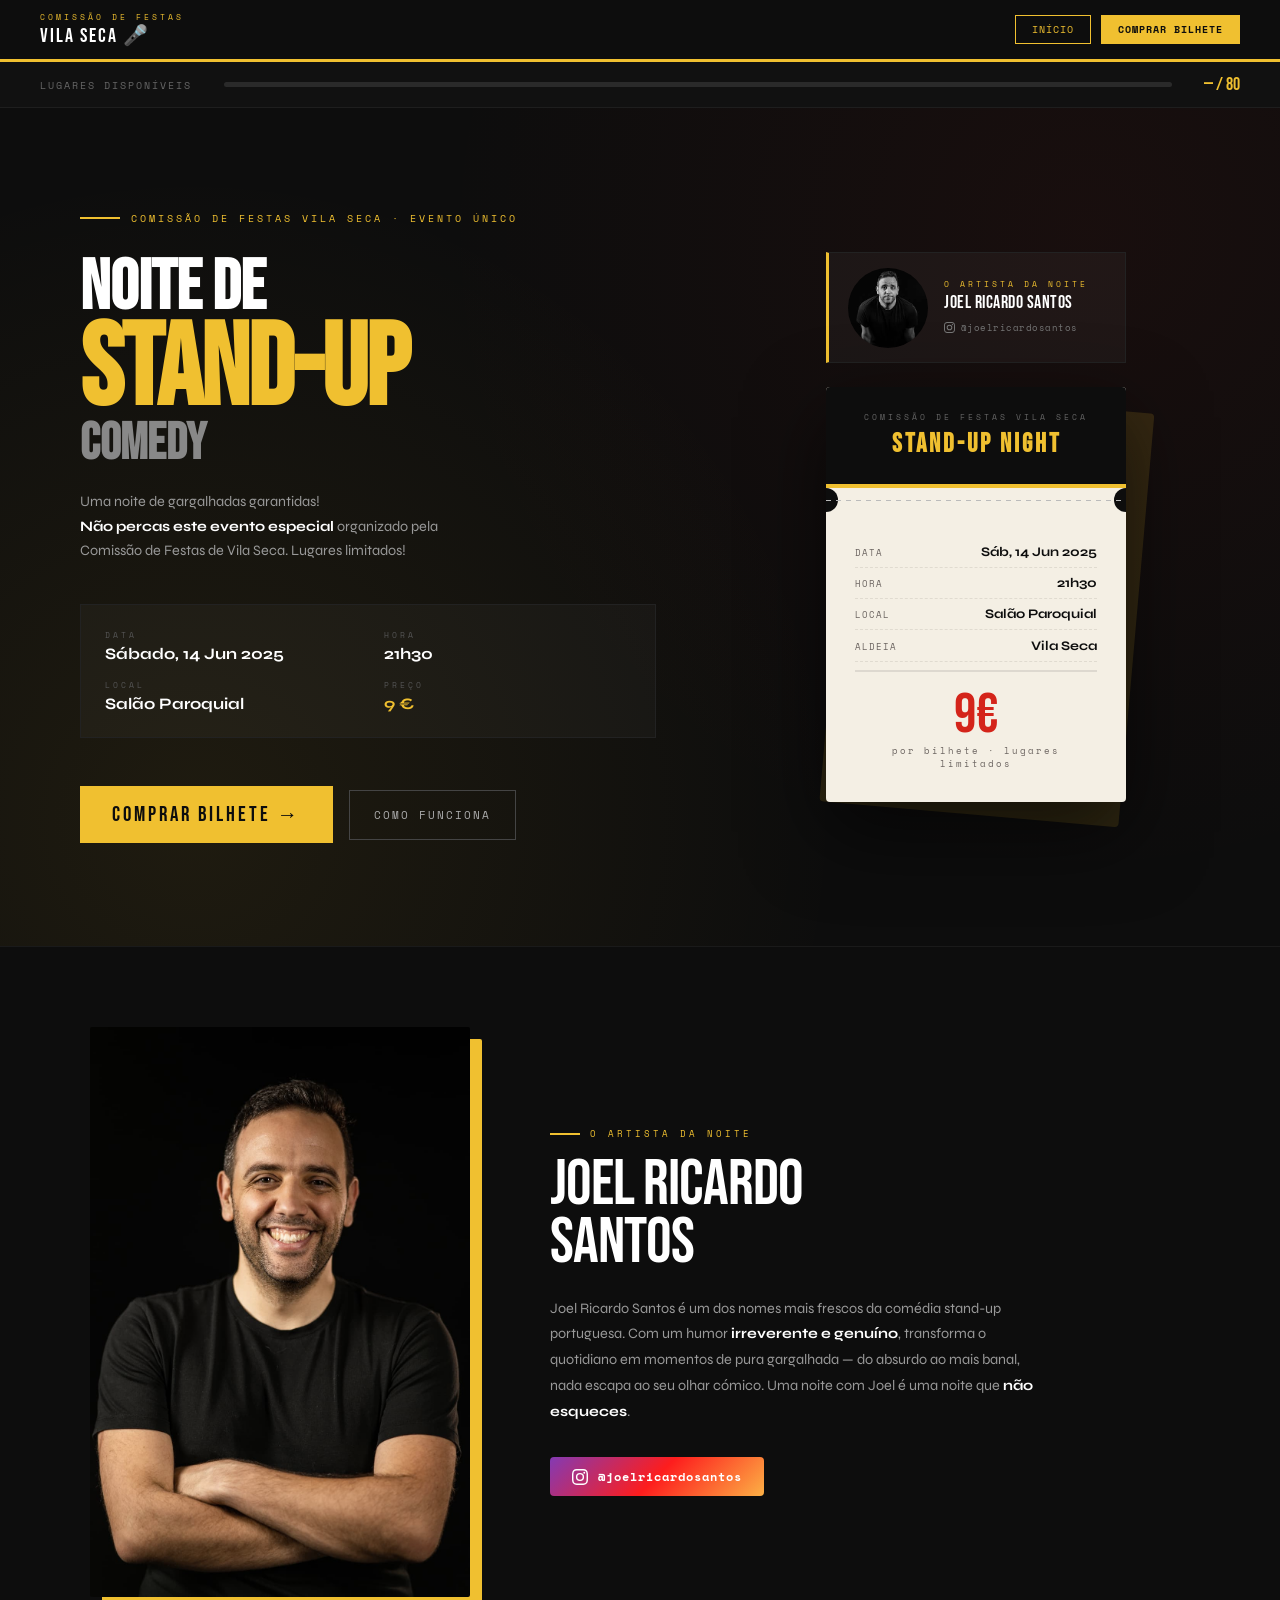
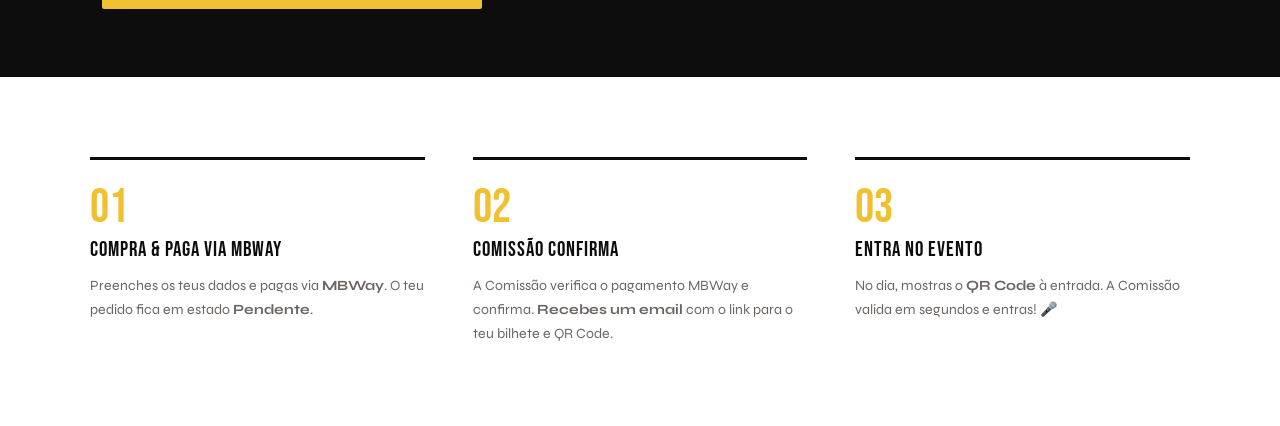
==== commit 3b5dd7c4: "Artist card uses joel2, larger photo, clicks scroll to bio section Co-Authored-By: Claude Sonnet 4.6" ====
--- a/index.html
+++ b/index.html
@@ -25,7 +25,8 @@
 .hero-right { display:flex; flex-direction:column; align-items:center; justify-content:center; gap:1.5rem; padding:3rem 4rem 3rem 2rem; position:relative; z-index:1; }
 /* Artist mini card */
 .artist-card { display:flex; align-items:center; gap:1rem; background:rgba(255,255,255,.04); border:1px solid #222; border-left:3px solid var(--yellow); padding:.9rem 1.2rem; width:300px; }
-.artist-card-img { width:64px; height:64px; border-radius:50%; object-fit:cover; object-position:center top; flex-shrink:0; filter:grayscale(10%); }
+.artist-card { cursor:pointer; }
+.artist-card-img { width:80px; height:80px; border-radius:50%; object-fit:cover; object-position:center top; flex-shrink:0; filter:grayscale(10%); }
 .artist-card-info { min-width:0; }
 .artist-card-label { font-family:'Space Mono',monospace; font-size:.48rem; letter-spacing:3px; text-transform:uppercase; color:var(--yellow); margin-bottom:.2rem; }
 .artist-card-name { font-family:'Bebas Neue',cursive; font-size:1.15rem; color:white; line-height:1; margin-bottom:.35rem; letter-spacing:.5px; }
@@ -127,8 +128,8 @@
     </div>
   </div>
   <div class="hero-right">
-    <div class="artist-card fadein">
-      <img class="artist-card-img" src="img/joel.jpeg" alt="Joel Ricardo Santos">
+    <div class="artist-card fadein" onclick="document.querySelector('.artist-section').scrollIntoView({behavior:'smooth'})">
+      <img class="artist-card-img" src="img/joel2.jpeg" alt="Joel Ricardo Santos">
       <div class="artist-card-info">
         <div class="artist-card-label">O Artista da Noite</div>
         <div class="artist-card-name">JOEL RICARDO SANTOS</div>
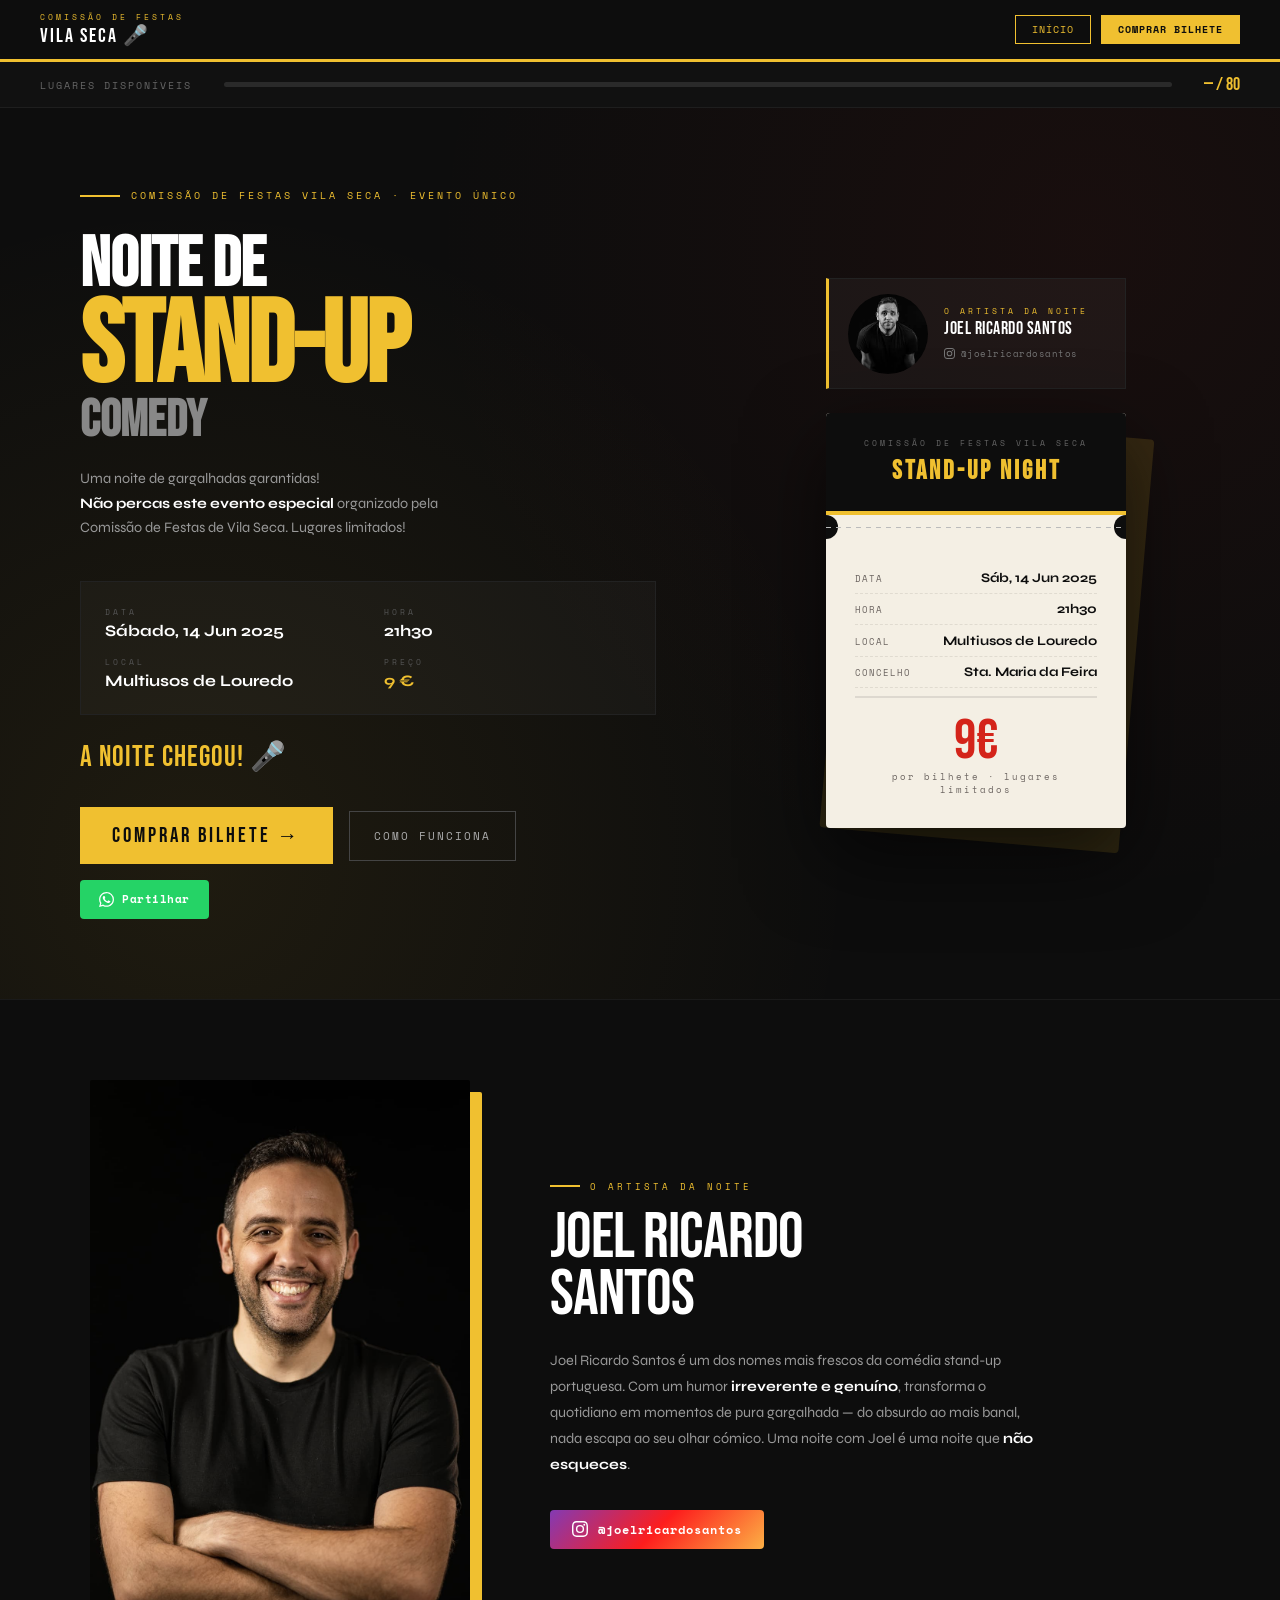
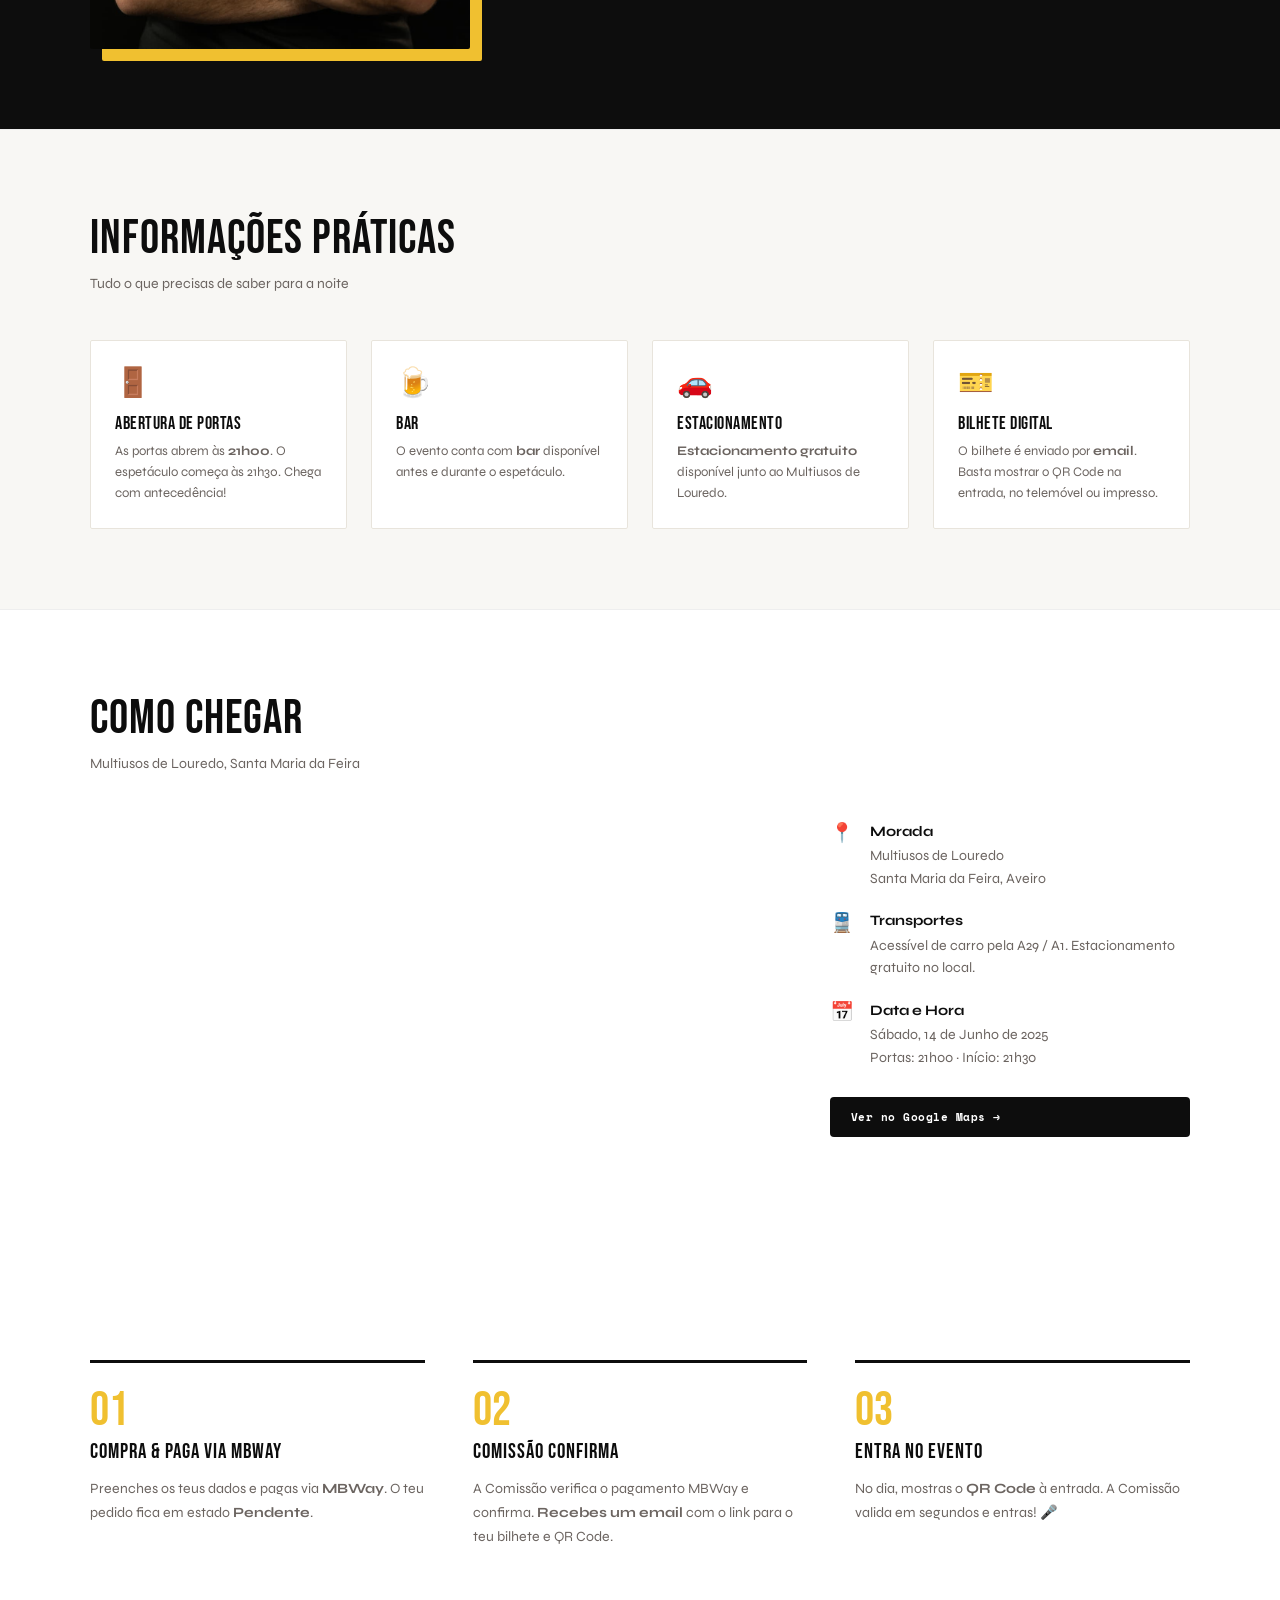
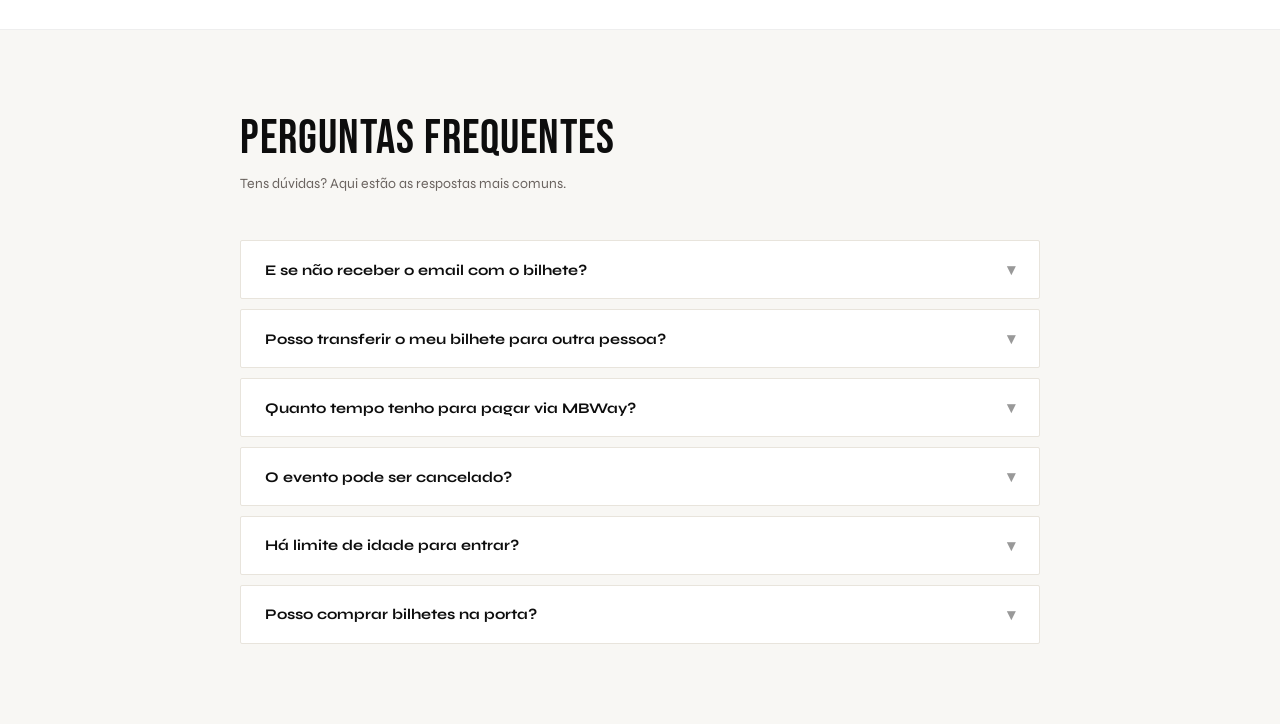
==== commit 62f32c76: "Add countdown, WhatsApp share, practical info, map and FAQ sections Co-Authored-By: Claude Sonnet 4." ====
--- a/index.html
+++ b/index.html
@@ -18,14 +18,26 @@
 .hero-title .l3 { font-size:clamp(2.2rem,4vw,4rem); color:#888; display:block; }
 .hero-body { color:#999; font-size:.9rem; line-height:1.7; max-width:420px; margin-bottom:2.5rem; }
 .hero-body strong { color:white; }
-.hero-meta { display:grid; grid-template-columns:1fr 1fr; gap:1rem 2rem; margin-bottom:3rem; padding:1.5rem; border:1px solid #222; background:rgba(255,255,255,.03); }
+.hero-meta { display:grid; grid-template-columns:1fr 1fr; gap:1rem 2rem; margin-bottom:1.5rem; padding:1.5rem; border:1px solid #222; background:rgba(255,255,255,.03); }
 .meta-label { font-family:'Space Mono',monospace; font-size:.52rem; letter-spacing:3px; text-transform:uppercase; color:#555; margin-bottom:.2rem; }
 .meta-val { color:white; font-weight:700; font-size:1rem; }
 .hero-ctas { display:flex; gap:1rem; align-items:center; flex-wrap:wrap; }
 .hero-right { display:flex; flex-direction:column; align-items:center; justify-content:center; gap:1.5rem; padding:3rem 4rem 3rem 2rem; position:relative; z-index:1; }
+
+/* Countdown */
+.countdown { display:flex; gap:1rem; margin-bottom:2rem; }
+.countdown-unit { text-align:center; }
+.countdown-num { font-family:'Bebas Neue',cursive; font-size:2.4rem; color:var(--yellow); line-height:1; display:block; min-width:2.5rem; }
+.countdown-lbl { font-family:'Space Mono',monospace; font-size:.45rem; letter-spacing:2px; text-transform:uppercase; color:#555; }
+.countdown-sep { font-family:'Bebas Neue',cursive; font-size:2.2rem; color:#333; align-self:flex-start; padding-top:.1rem; }
+
+/* WhatsApp btn */
+.btn-whatsapp { display:inline-flex; align-items:center; gap:.5rem; background:#25d366; color:white; text-decoration:none; padding:.7rem 1.2rem; border-radius:4px; font-family:'Space Mono',monospace; font-size:.68rem; font-weight:700; letter-spacing:.5px; transition:opacity .2s; }
+.btn-whatsapp:hover { opacity:.85; }
+.btn-whatsapp svg { width:15px; height:15px; fill:white; flex-shrink:0; }
+
 /* Artist mini card */
-.artist-card { display:flex; align-items:center; gap:1rem; background:rgba(255,255,255,.04); border:1px solid #222; border-left:3px solid var(--yellow); padding:.9rem 1.2rem; width:300px; }
-.artist-card { cursor:pointer; }
+.artist-card { display:flex; align-items:center; gap:1rem; background:rgba(255,255,255,.04); border:1px solid #222; border-left:3px solid var(--yellow); padding:.9rem 1.2rem; width:300px; cursor:pointer; }
 .artist-card-img { width:80px; height:80px; border-radius:50%; object-fit:cover; object-position:center top; flex-shrink:0; filter:grayscale(10%); }
 .artist-card-info { min-width:0; }
 .artist-card-label { font-family:'Space Mono',monospace; font-size:.48rem; letter-spacing:3px; text-transform:uppercase; color:var(--yellow); margin-bottom:.2rem; }
@@ -33,6 +45,7 @@
 .artist-card-ig { display:inline-flex; align-items:center; gap:.35rem; color:#777; text-decoration:none; font-family:'Space Mono',monospace; font-size:.55rem; letter-spacing:.5px; transition:color .2s; }
 .artist-card-ig:hover { color:var(--yellow); }
 .artist-card-ig svg { width:11px; height:11px; fill:currentColor; flex-shrink:0; }
+
 /* Ticket */
 .ticket-3d { position:relative; width:300px; }
 .ticket-shadow { position:absolute; inset:0; background:rgba(240,192,48,.15); transform:rotate(5deg) translate(12px,12px); border-radius:4px; }
@@ -51,6 +64,8 @@
 .t-price-wrap { text-align:center; padding:1rem 0 .5rem; border-top:2px solid var(--border); margin-top:.5rem; }
 .t-price { font-family:'Bebas Neue',cursive; font-size:3.5rem; color:var(--red); line-height:1; }
 .t-price-lbl { font-family:'Space Mono',monospace; font-size:.58rem; color:var(--muted); letter-spacing:2px; }
+
+/* How-it-works */
 .info-section { background:white; padding:5rem; }
 .info-grid { max-width:1100px; margin:0 auto; display:grid; grid-template-columns:repeat(3,1fr); gap:3rem; }
 .info-card { border-top:3px solid var(--ink); padding-top:1.5rem; }
@@ -73,6 +88,42 @@
 .artist-ig:hover { opacity:.85; }
 .artist-ig svg { width:16px; height:16px; fill:white; flex-shrink:0; }
 
+/* Practical info */
+.practical-section { background:#f8f7f4; padding:5rem; border-top:1px solid #eee; }
+.practical-inner { max-width:1100px; margin:0 auto; }
+.section-heading { font-family:'Bebas Neue',cursive; font-size:clamp(2rem,4vw,3rem); letter-spacing:1px; margin-bottom:.5rem; }
+.section-sub { color:var(--muted); font-size:.88rem; margin-bottom:3rem; }
+.practical-grid { display:grid; grid-template-columns:repeat(4,1fr); gap:1.5rem; }
+.practical-card { background:white; border:1px solid #e8e4dc; padding:1.5rem; border-radius:2px; }
+.practical-icon { font-size:1.8rem; margin-bottom:.8rem; }
+.practical-title { font-family:'Bebas Neue',cursive; font-size:1.1rem; letter-spacing:.5px; margin-bottom:.4rem; }
+.practical-text { color:var(--muted); font-size:.82rem; line-height:1.6; }
+
+/* Map section */
+.map-section { padding:5rem; background:white; border-top:1px solid #eee; }
+.map-inner { max-width:1100px; margin:0 auto; }
+.map-wrap { display:grid; grid-template-columns:1fr 360px; gap:3rem; align-items:start; margin-top:2.5rem; }
+.map-iframe { width:100%; height:380px; border:0; border-radius:2px; display:block; }
+.map-info { display:flex; flex-direction:column; gap:1.2rem; }
+.map-info-row { display:flex; gap:1rem; align-items:flex-start; }
+.map-info-icon { font-size:1.2rem; flex-shrink:0; margin-top:.1rem; }
+.map-info-text { font-size:.88rem; line-height:1.6; color:var(--muted); }
+.map-info-text strong { color:var(--ink); display:block; margin-bottom:.15rem; font-size:.9rem; }
+.btn-directions { display:inline-flex; align-items:center; gap:.5rem; margin-top:.5rem; background:var(--ink); color:white; text-decoration:none; padding:.75rem 1.3rem; border-radius:4px; font-family:'Space Mono',monospace; font-size:.68rem; font-weight:700; letter-spacing:.5px; transition:background .2s; }
+.btn-directions:hover { background:#222; }
+
+/* FAQ */
+.faq-section { background:#f8f7f4; padding:5rem; border-top:1px solid #eee; }
+.faq-inner { max-width:800px; margin:0 auto; }
+.faq-list { margin-top:2.5rem; display:flex; flex-direction:column; gap:.6rem; }
+.faq-item { background:white; border:1px solid #e8e4dc; border-radius:2px; overflow:hidden; }
+.faq-q { width:100%; background:none; border:none; text-align:left; padding:1.2rem 1.5rem; cursor:pointer; display:flex; justify-content:space-between; align-items:center; gap:1rem; font-family:inherit; font-size:.92rem; font-weight:700; color:var(--ink); }
+.faq-q:hover { background:#fafaf8; }
+.faq-arrow { font-size:1rem; transition:transform .25s; flex-shrink:0; color:#999; }
+.faq-item.open .faq-arrow { transform:rotate(180deg); }
+.faq-a { display:none; padding:0 1.5rem 1.2rem; color:var(--muted); font-size:.88rem; line-height:1.7; }
+.faq-item.open .faq-a { display:block; }
+
 @media(max-width:900px) {
   .hero { grid-template-columns:1fr; }
   .hero-right { display:none; }
@@ -82,6 +133,17 @@
   .artist-section { padding:3rem 1.5rem; }
   .artist-inner { grid-template-columns:1fr; gap:2.5rem; }
   .artist-img-wrap { max-width:280px; margin:0 auto; }
+  .practical-section { padding:3rem 1.5rem; }
+  .practical-grid { grid-template-columns:1fr 1fr; }
+  .map-section { padding:3rem 1.5rem; }
+  .map-wrap { grid-template-columns:1fr; }
+  .map-iframe { height:280px; }
+  .faq-section { padding:3rem 1.5rem; }
+}
+@media(max-width:500px) {
+  .practical-grid { grid-template-columns:1fr; }
+  .countdown { gap:.6rem; }
+  .countdown-num { font-size:1.8rem; }
 }
 </style>
 </head>
@@ -119,12 +181,25 @@
     <div class="hero-meta">
       <div><div class="meta-label">Data</div><div class="meta-val">Sábado, 14 Jun 2025</div></div>
       <div><div class="meta-label">Hora</div><div class="meta-val">21h30</div></div>
-      <div><div class="meta-label">Local</div><div class="meta-val">Salão Paroquial</div></div>
+      <div><div class="meta-label">Local</div><div class="meta-val">Multiusos de Louredo</div></div>
       <div><div class="meta-label">Preço</div><div class="meta-val" style="color:var(--yellow)">9 €</div></div>
+    </div>
+    <div class="countdown" id="countdown">
+      <div class="countdown-unit"><span class="countdown-num" id="cd-days">--</span><span class="countdown-lbl">Dias</span></div>
+      <div class="countdown-sep">:</div>
+      <div class="countdown-unit"><span class="countdown-num" id="cd-hours">--</span><span class="countdown-lbl">Horas</span></div>
+      <div class="countdown-sep">:</div>
+      <div class="countdown-unit"><span class="countdown-num" id="cd-mins">--</span><span class="countdown-lbl">Min</span></div>
+      <div class="countdown-sep">:</div>
+      <div class="countdown-unit"><span class="countdown-num" id="cd-secs">--</span><span class="countdown-lbl">Seg</span></div>
     </div>
     <div class="hero-ctas">
       <a class="btn-primary" href="comprar.html">Comprar Bilhete →</a>
       <a class="btn-ghost" href="#how">Como funciona</a>
+      <a class="btn-whatsapp" href="https://wa.me/?text=Vem%20connosco%20%C3%A0%20Noite%20de%20Stand-Up%20Comedy%20em%20Vila%20Seca!%20%F0%9F%8E%A4%20S%C3%A1b%2014%20Jun%2C%2021h30%2C%20Multiusos%20de%20Louredo%20%E2%80%94%20bilhetes%20a%209%E2%82%AC%3A%20https%3A%2F%2Fgoncalo77.github.io%2Fstandup-vs%2F" target="_blank" rel="noopener">
+        <svg viewBox="0 0 24 24" xmlns="http://www.w3.org/2000/svg"><path d="M17.472 14.382c-.297-.149-1.758-.867-2.03-.967-.273-.099-.471-.148-.67.15-.197.297-.767.966-.94 1.164-.173.199-.347.223-.644.075-.297-.15-1.255-.463-2.39-1.475-.883-.788-1.48-1.761-1.653-2.059-.173-.297-.018-.458.13-.606.134-.133.298-.347.446-.52.149-.174.198-.298.298-.497.099-.198.05-.371-.025-.52-.075-.149-.669-1.612-.916-2.207-.242-.579-.487-.5-.669-.51-.173-.008-.371-.01-.57-.01-.198 0-.52.074-.792.372-.272.297-1.04 1.016-1.04 2.479 0 1.462 1.065 2.875 1.213 3.074.149.198 2.096 3.2 5.077 4.487.709.306 1.262.489 1.694.625.712.227 1.36.195 1.871.118.571-.085 1.758-.719 2.006-1.413.248-.694.248-1.289.173-1.413-.074-.124-.272-.198-.57-.347m-5.421 7.403h-.004a9.87 9.87 0 01-5.031-1.378l-.361-.214-3.741.982.998-3.648-.235-.374a9.86 9.86 0 01-1.51-5.26c.001-5.45 4.436-9.884 9.888-9.884 2.64 0 5.122 1.03 6.988 2.898a9.825 9.825 0 012.893 6.994c-.003 5.45-4.437 9.884-9.885 9.884m8.413-18.297A11.815 11.815 0 0012.05 0C5.495 0 .16 5.335.157 11.892c0 2.096.547 4.142 1.588 5.945L.057 24l6.305-1.654a11.882 11.882 0 005.683 1.448h.005c6.554 0 11.89-5.335 11.893-11.893a11.821 11.821 0 00-3.48-8.413z"/></svg>
+        Partilhar
+      </a>
     </div>
   </div>
   <div class="hero-right">
@@ -147,8 +222,8 @@
         <div class="t-body">
           <div class="t-row"><span class="lbl">Data</span><span class="val">Sáb, 14 Jun 2025</span></div>
           <div class="t-row"><span class="lbl">Hora</span><span class="val">21h30</span></div>
-          <div class="t-row"><span class="lbl">Local</span><span class="val">Salão Paroquial</span></div>
-          <div class="t-row"><span class="lbl">Aldeia</span><span class="val">Vila Seca</span></div>
+          <div class="t-row"><span class="lbl">Local</span><span class="val">Multiusos de Louredo</span></div>
+          <div class="t-row"><span class="lbl">Concelho</span><span class="val">Sta. Maria da Feira</span></div>
           <div class="t-price-wrap"><div class="t-price">9€</div><div class="t-price-lbl">por bilhete · lugares limitados</div></div>
         </div>
       </div>
@@ -178,6 +253,68 @@
   </div>
 </section>
 
+<section class="practical-section">
+  <div class="practical-inner">
+    <div class="section-heading">Informações Práticas</div>
+    <div class="section-sub">Tudo o que precisas de saber para a noite</div>
+    <div class="practical-grid">
+      <div class="practical-card fadein">
+        <div class="practical-icon">🚪</div>
+        <div class="practical-title">Abertura de Portas</div>
+        <p class="practical-text">As portas abrem às <strong>21h00</strong>. O espetáculo começa às 21h30. Chega com antecedência!</p>
+      </div>
+      <div class="practical-card fadein" style="animation-delay:.05s">
+        <div class="practical-icon">🍺</div>
+        <div class="practical-title">Bar</div>
+        <p class="practical-text">O evento conta com <strong>bar</strong> disponível antes e durante o espetáculo.</p>
+      </div>
+      <div class="practical-card fadein" style="animation-delay:.1s">
+        <div class="practical-icon">🚗</div>
+        <div class="practical-title">Estacionamento</div>
+        <p class="practical-text"><strong>Estacionamento gratuito</strong> disponível junto ao Multiusos de Louredo.</p>
+      </div>
+      <div class="practical-card fadein" style="animation-delay:.15s">
+        <div class="practical-icon">🎫</div>
+        <div class="practical-title">Bilhete Digital</div>
+        <p class="practical-text">O bilhete é enviado por <strong>email</strong>. Basta mostrar o QR Code na entrada, no telemóvel ou impresso.</p>
+      </div>
+    </div>
+  </div>
+</section>
+
+<section class="map-section">
+  <div class="map-inner">
+    <div class="section-heading">Como Chegar</div>
+    <div class="section-sub">Multiusos de Louredo, Santa Maria da Feira</div>
+    <div class="map-wrap">
+      <iframe
+        class="map-iframe"
+        src="https://maps.google.com/maps?q=Multiusos+de+Louredo+Santa+Maria+da+Feira+Portugal&output=embed"
+        allowfullscreen
+        loading="lazy"
+        referrerpolicy="no-referrer-when-downgrade">
+      </iframe>
+      <div class="map-info">
+        <div class="map-info-row">
+          <div class="map-info-icon">📍</div>
+          <div class="map-info-text"><strong>Morada</strong>Multiusos de Louredo<br>Santa Maria da Feira, Aveiro</div>
+        </div>
+        <div class="map-info-row">
+          <div class="map-info-icon">🚆</div>
+          <div class="map-info-text"><strong>Transportes</strong>Acessível de carro pela A29 / A1. Estacionamento gratuito no local.</div>
+        </div>
+        <div class="map-info-row">
+          <div class="map-info-icon">📅</div>
+          <div class="map-info-text"><strong>Data e Hora</strong>Sábado, 14 de Junho de 2025<br>Portas: 21h00 · Início: 21h30</div>
+        </div>
+        <a class="btn-directions" href="https://www.google.com/maps/search/Multiusos+de+Louredo+Santa+Maria+da+Feira" target="_blank" rel="noopener">
+          Ver no Google Maps →
+        </a>
+      </div>
+    </div>
+  </div>
+</section>
+
 <div class="info-section" id="how">
   <div class="info-grid">
     <div class="info-card fadein">
@@ -197,6 +334,39 @@
     </div>
   </div>
 </div>
+
+<section class="faq-section">
+  <div class="faq-inner">
+    <div class="section-heading">Perguntas Frequentes</div>
+    <div class="section-sub">Tens dúvidas? Aqui estão as respostas mais comuns.</div>
+    <div class="faq-list">
+      <div class="faq-item">
+        <button class="faq-q" onclick="toggleFaq(this)">E se não receber o email com o bilhete? <span class="faq-arrow">▾</span></button>
+        <div class="faq-a">Verifica a pasta de spam. Se não estiver lá, entra em contacto connosco via Instagram ou WhatsApp com o nome e email que usaste na compra e resolvemos de imediato.</div>
+      </div>
+      <div class="faq-item">
+        <button class="faq-q" onclick="toggleFaq(this)">Posso transferir o meu bilhete para outra pessoa? <span class="faq-arrow">▾</span></button>
+        <div class="faq-a">Sim! O bilhete é válido para quem o apresentar na entrada. Basta enviar o link do bilhete ou o QR Code para a pessoa que vai em teu lugar.</div>
+      </div>
+      <div class="faq-item">
+        <button class="faq-q" onclick="toggleFaq(this)">Quanto tempo tenho para pagar via MBWay? <span class="faq-arrow">▾</span></button>
+        <div class="faq-a">Deves efetuar o pagamento MBWay logo após a compra. Após a confirmação do pagamento, a Comissão confirma o bilhete manualmente, normalmente em menos de 24h.</div>
+      </div>
+      <div class="faq-item">
+        <button class="faq-q" onclick="toggleFaq(this)">O evento pode ser cancelado? <span class="faq-arrow">▾</span></button>
+        <div class="faq-a">Em caso de cancelamento do evento, todos os participantes serão notificados e receberão o reembolso integral do valor pago.</div>
+      </div>
+      <div class="faq-item">
+        <button class="faq-q" onclick="toggleFaq(this)">Há limite de idade para entrar? <span class="faq-arrow">▾</span></button>
+        <div class="faq-a">O espetáculo é recomendado para maiores de 16 anos. Menores deverão ser acompanhados por um adulto responsável.</div>
+      </div>
+      <div class="faq-item">
+        <button class="faq-q" onclick="toggleFaq(this)">Posso comprar bilhetes na porta? <span class="faq-arrow">▾</span></button>
+        <div class="faq-a">Apenas se ainda houver lugares disponíveis. Os bilhetes online têm prioridade e o espaço tem lotação limitada — recomendamos que compres antecipadamente para garantir o teu lugar.</div>
+      </div>
+    </div>
+  </div>
+</section>
 
 <div class="toast" id="toast"></div>
 <script src="config.js"></script>
@@ -214,6 +384,37 @@
     setBar('home-bar', pct);
   } catch(e) { console.warn('Stock load failed', e); }
 })();
+
+// Countdown
+(function(){
+  var target = new Date('2025-06-14T21:30:00').getTime();
+  function tick(){
+    var now = Date.now();
+    var diff = target - now;
+    if(diff <= 0){
+      document.getElementById('countdown').innerHTML = '<span style="font-family:\'Bebas Neue\',cursive;font-size:1.8rem;color:var(--yellow);letter-spacing:1px">A noite chegou! 🎤</span>';
+      return;
+    }
+    var d = Math.floor(diff/86400000);
+    var h = Math.floor((diff%86400000)/3600000);
+    var m = Math.floor((diff%3600000)/60000);
+    var s = Math.floor((diff%60000)/1000);
+    document.getElementById('cd-days').textContent = String(d).padStart(2,'0');
+    document.getElementById('cd-hours').textContent = String(h).padStart(2,'0');
+    document.getElementById('cd-mins').textContent = String(m).padStart(2,'0');
+    document.getElementById('cd-secs').textContent = String(s).padStart(2,'0');
+  }
+  tick();
+  setInterval(tick, 1000);
+})();
+
+// FAQ accordion
+function toggleFaq(btn){
+  var item = btn.parentElement;
+  var isOpen = item.classList.contains('open');
+  document.querySelectorAll('.faq-item.open').forEach(function(el){ el.classList.remove('open'); });
+  if(!isOpen) item.classList.add('open');
+}
 </script>
 </body>
 </html>
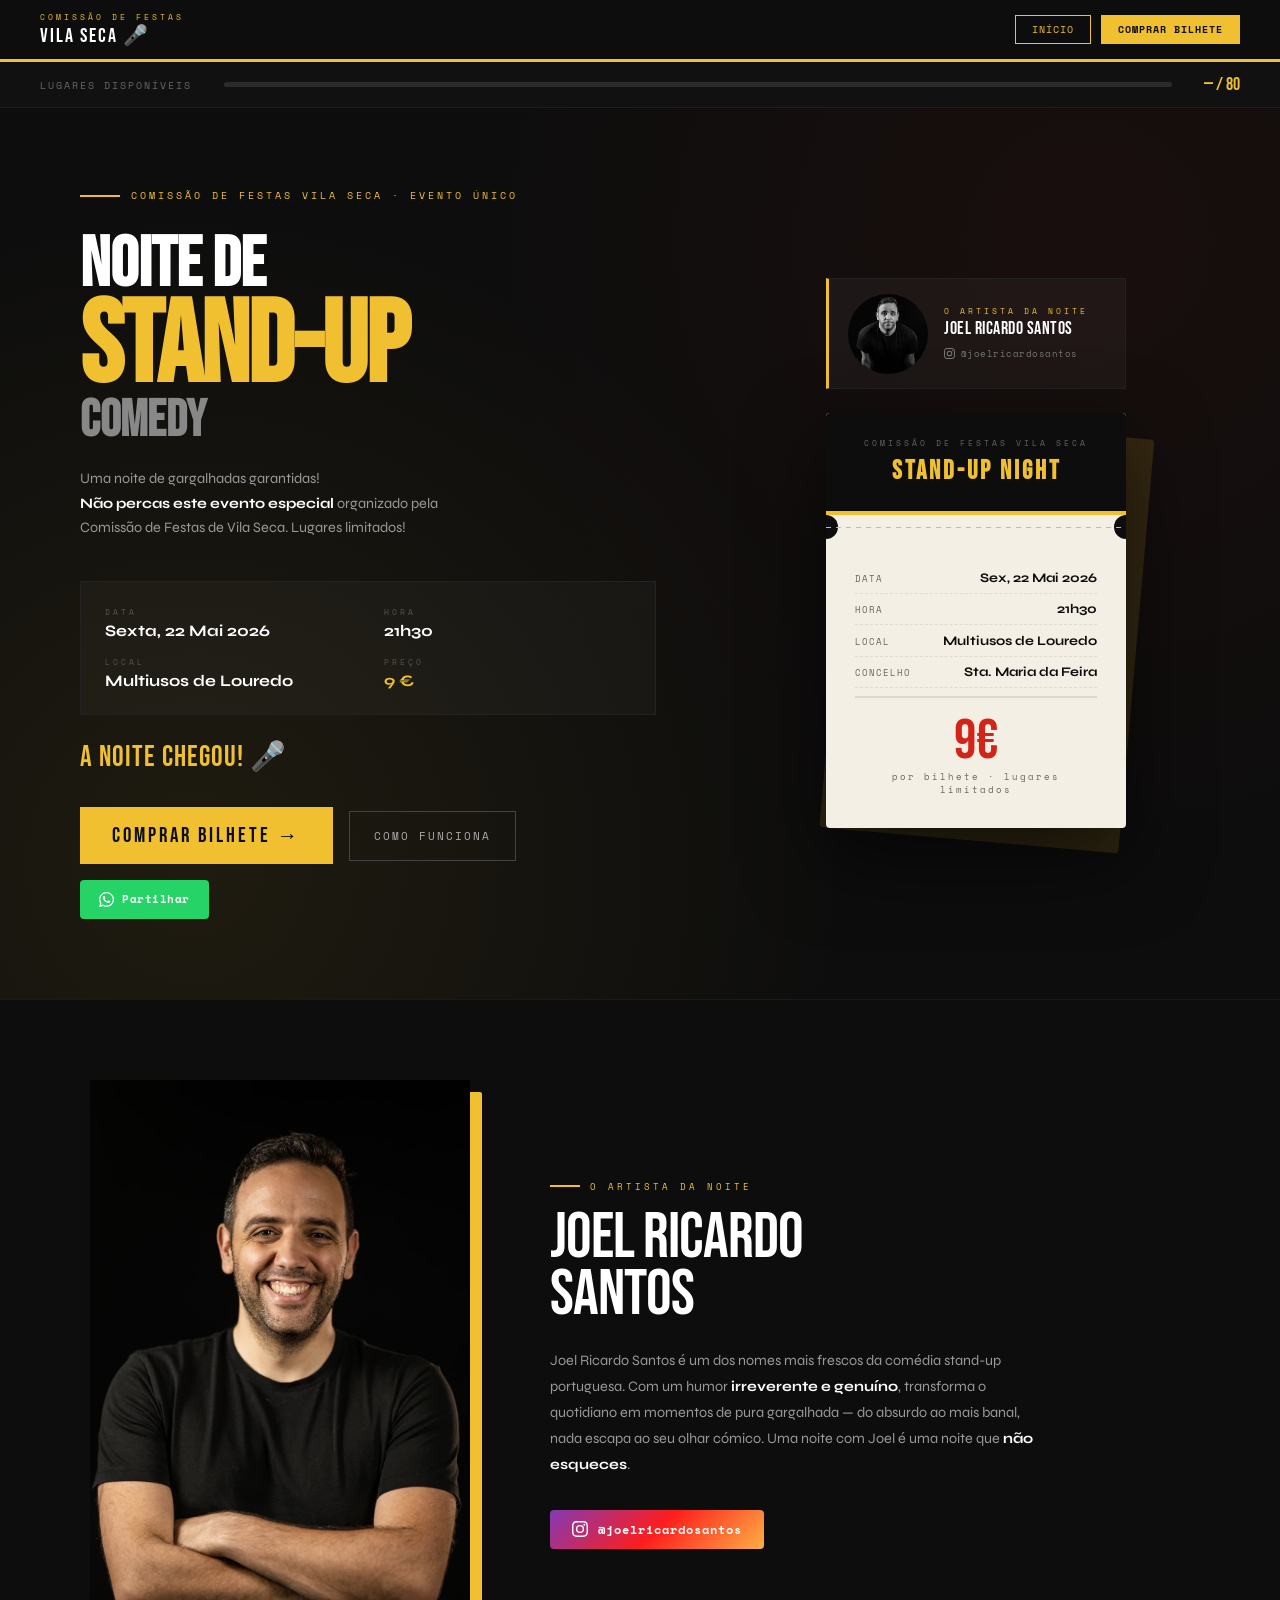
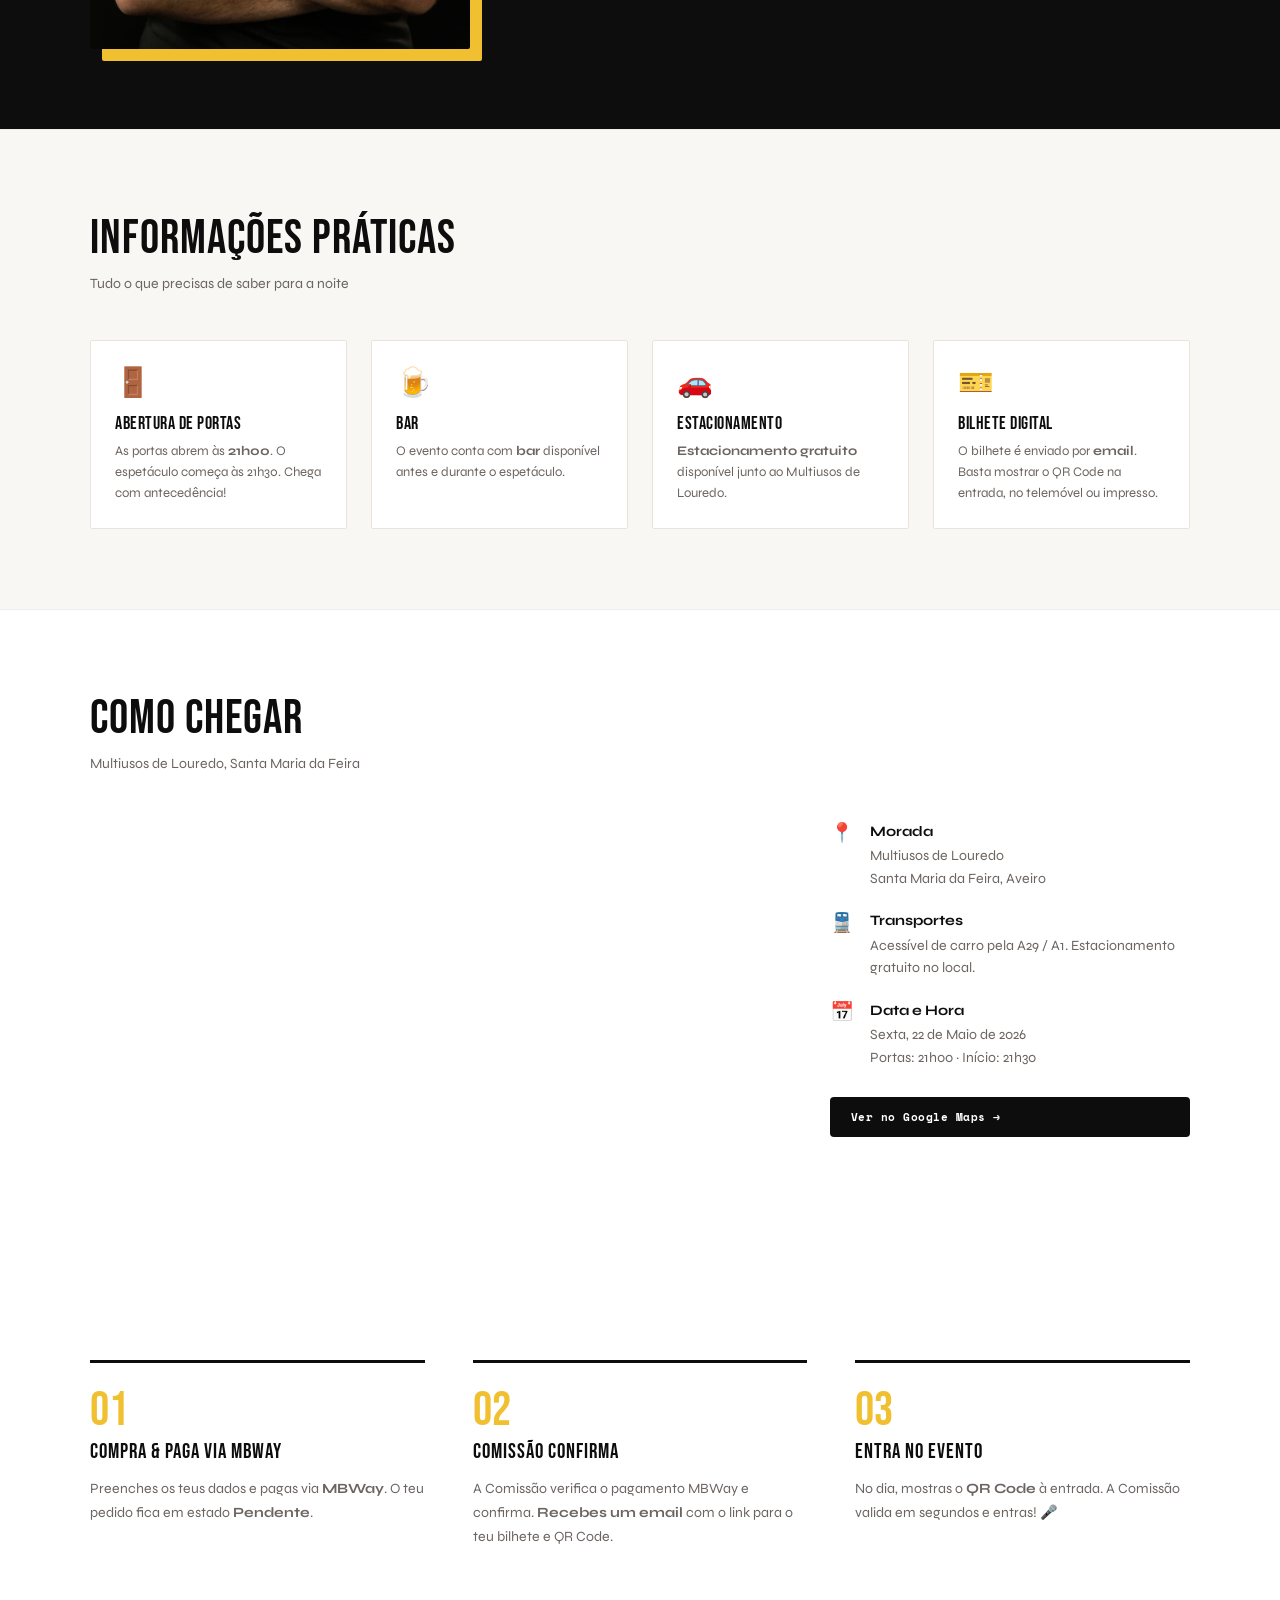
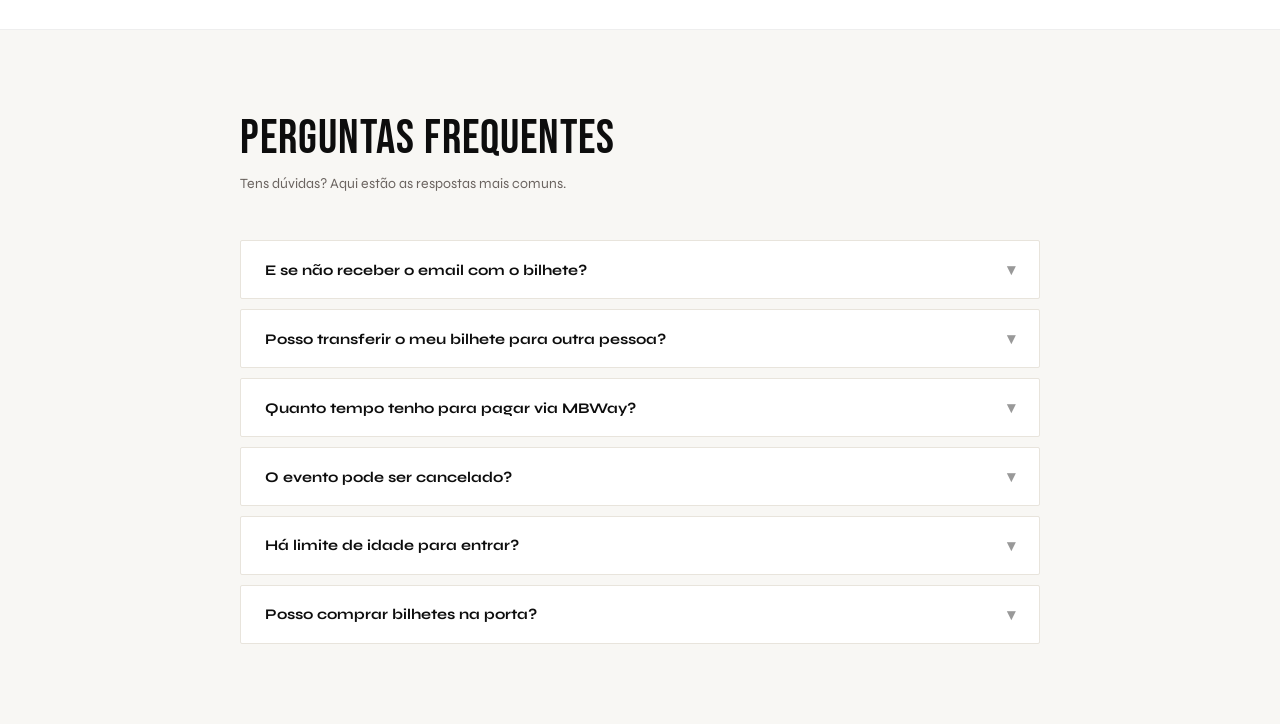
==== commit e91bf239: "Update event date to 22 Mai 2026 across all pages Co-Authored-By: Claude Sonnet 4.6 <noreply@anthrop" ====
--- a/index.html
+++ b/index.html
@@ -179,7 +179,7 @@
     </h1>
     <p class="hero-body">Uma noite de gargalhadas garantidas!<br><strong>Não percas este evento especial</strong> organizado pela Comissão de Festas de Vila Seca. Lugares limitados!</p>
     <div class="hero-meta">
-      <div><div class="meta-label">Data</div><div class="meta-val">Sábado, 14 Jun 2025</div></div>
+      <div><div class="meta-label">Data</div><div class="meta-val">Sexta, 22 Mai 2026</div></div>
       <div><div class="meta-label">Hora</div><div class="meta-val">21h30</div></div>
       <div><div class="meta-label">Local</div><div class="meta-val">Multiusos de Louredo</div></div>
       <div><div class="meta-label">Preço</div><div class="meta-val" style="color:var(--yellow)">9 €</div></div>
@@ -196,7 +196,7 @@
     <div class="hero-ctas">
       <a class="btn-primary" href="comprar.html">Comprar Bilhete →</a>
       <a class="btn-ghost" href="#how">Como funciona</a>
-      <a class="btn-whatsapp" href="https://wa.me/?text=Vem%20connosco%20%C3%A0%20Noite%20de%20Stand-Up%20Comedy%20em%20Vila%20Seca!%20%F0%9F%8E%A4%20S%C3%A1b%2014%20Jun%2C%2021h30%2C%20Multiusos%20de%20Louredo%20%E2%80%94%20bilhetes%20a%209%E2%82%AC%3A%20https%3A%2F%2Fgoncalo77.github.io%2Fstandup-vs%2F" target="_blank" rel="noopener">
+      <a class="btn-whatsapp" href="https://wa.me/?text=Vem%20connosco%20%C3%A0%20Noite%20de%20Stand-Up%20Comedy%20em%20Vila%20Seca!%20%F0%9F%8E%A4%20Sex%2022%20Mai%2C%2021h30%2C%20Multiusos%20de%20Louredo%20%E2%80%94%20bilhetes%20a%209%E2%82%AC%3A%20https%3A%2F%2Fstand-up-vilaseca.com" target="_blank" rel="noopener">
         <svg viewBox="0 0 24 24" xmlns="http://www.w3.org/2000/svg"><path d="M17.472 14.382c-.297-.149-1.758-.867-2.03-.967-.273-.099-.471-.148-.67.15-.197.297-.767.966-.94 1.164-.173.199-.347.223-.644.075-.297-.15-1.255-.463-2.39-1.475-.883-.788-1.48-1.761-1.653-2.059-.173-.297-.018-.458.13-.606.134-.133.298-.347.446-.52.149-.174.198-.298.298-.497.099-.198.05-.371-.025-.52-.075-.149-.669-1.612-.916-2.207-.242-.579-.487-.5-.669-.51-.173-.008-.371-.01-.57-.01-.198 0-.52.074-.792.372-.272.297-1.04 1.016-1.04 2.479 0 1.462 1.065 2.875 1.213 3.074.149.198 2.096 3.2 5.077 4.487.709.306 1.262.489 1.694.625.712.227 1.36.195 1.871.118.571-.085 1.758-.719 2.006-1.413.248-.694.248-1.289.173-1.413-.074-.124-.272-.198-.57-.347m-5.421 7.403h-.004a9.87 9.87 0 01-5.031-1.378l-.361-.214-3.741.982.998-3.648-.235-.374a9.86 9.86 0 01-1.51-5.26c.001-5.45 4.436-9.884 9.888-9.884 2.64 0 5.122 1.03 6.988 2.898a9.825 9.825 0 012.893 6.994c-.003 5.45-4.437 9.884-9.885 9.884m8.413-18.297A11.815 11.815 0 0012.05 0C5.495 0 .16 5.335.157 11.892c0 2.096.547 4.142 1.588 5.945L.057 24l6.305-1.654a11.882 11.882 0 005.683 1.448h.005c6.554 0 11.89-5.335 11.893-11.893a11.821 11.821 0 00-3.48-8.413z"/></svg>
         Partilhar
       </a>
@@ -220,7 +220,7 @@
         <div class="t-head"><div class="org">Comissão de Festas Vila Seca</div><h3>STAND-UP NIGHT</h3></div>
         <div class="t-tear"><div class="t-dot"></div><div class="t-dot"></div></div>
         <div class="t-body">
-          <div class="t-row"><span class="lbl">Data</span><span class="val">Sáb, 14 Jun 2025</span></div>
+          <div class="t-row"><span class="lbl">Data</span><span class="val">Sex, 22 Mai 2026</span></div>
           <div class="t-row"><span class="lbl">Hora</span><span class="val">21h30</span></div>
           <div class="t-row"><span class="lbl">Local</span><span class="val">Multiusos de Louredo</span></div>
           <div class="t-row"><span class="lbl">Concelho</span><span class="val">Sta. Maria da Feira</span></div>
@@ -305,7 +305,7 @@
         </div>
         <div class="map-info-row">
           <div class="map-info-icon">📅</div>
-          <div class="map-info-text"><strong>Data e Hora</strong>Sábado, 14 de Junho de 2025<br>Portas: 21h00 · Início: 21h30</div>
+          <div class="map-info-text"><strong>Data e Hora</strong>Sexta, 22 de Maio de 2026<br>Portas: 21h00 · Início: 21h30</div>
         </div>
         <a class="btn-directions" href="https://www.google.com/maps/search/Multiusos+de+Louredo+Santa+Maria+da+Feira" target="_blank" rel="noopener">
           Ver no Google Maps →
@@ -387,7 +387,7 @@
 
 // Countdown
 (function(){
-  var target = new Date('2025-06-14T21:30:00').getTime();
+  var target = new Date('2026-05-22T21:30:00').getTime();
   function tick(){
     var now = Date.now();
     var diff = target - now;
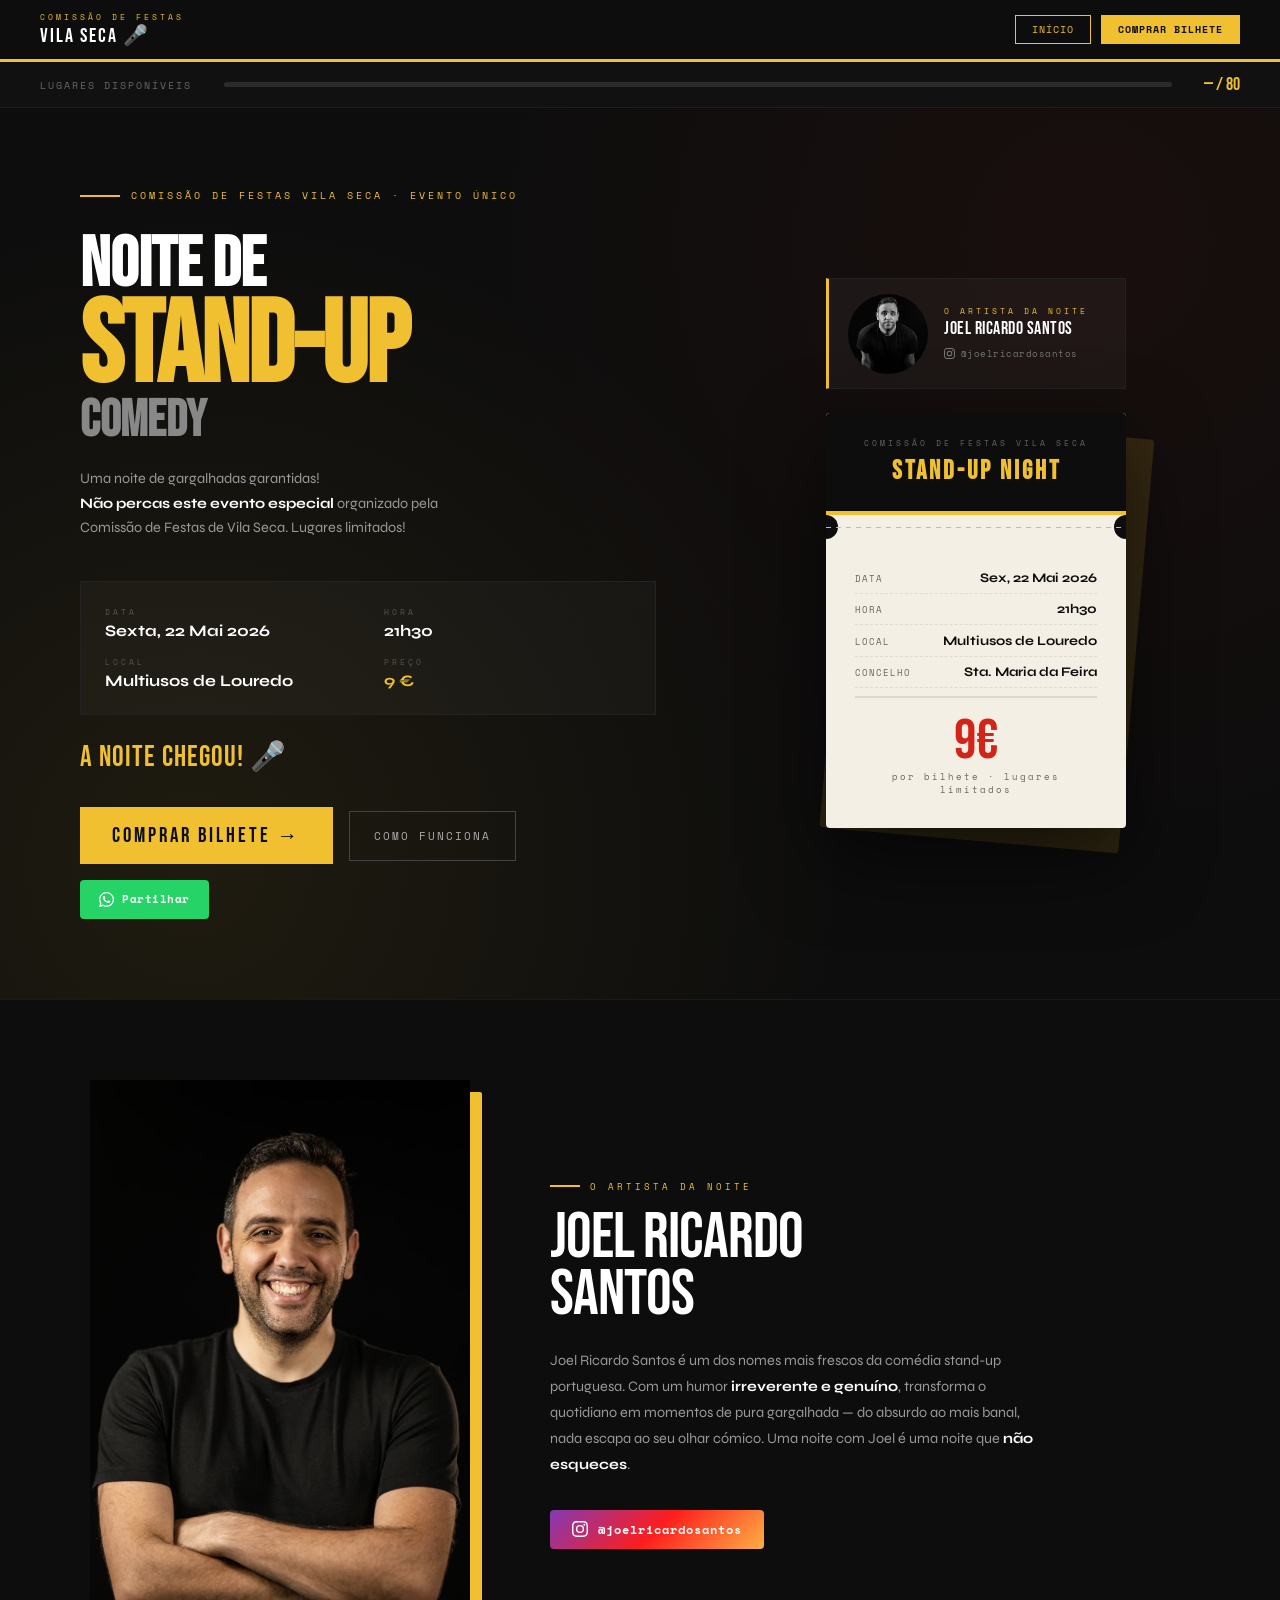
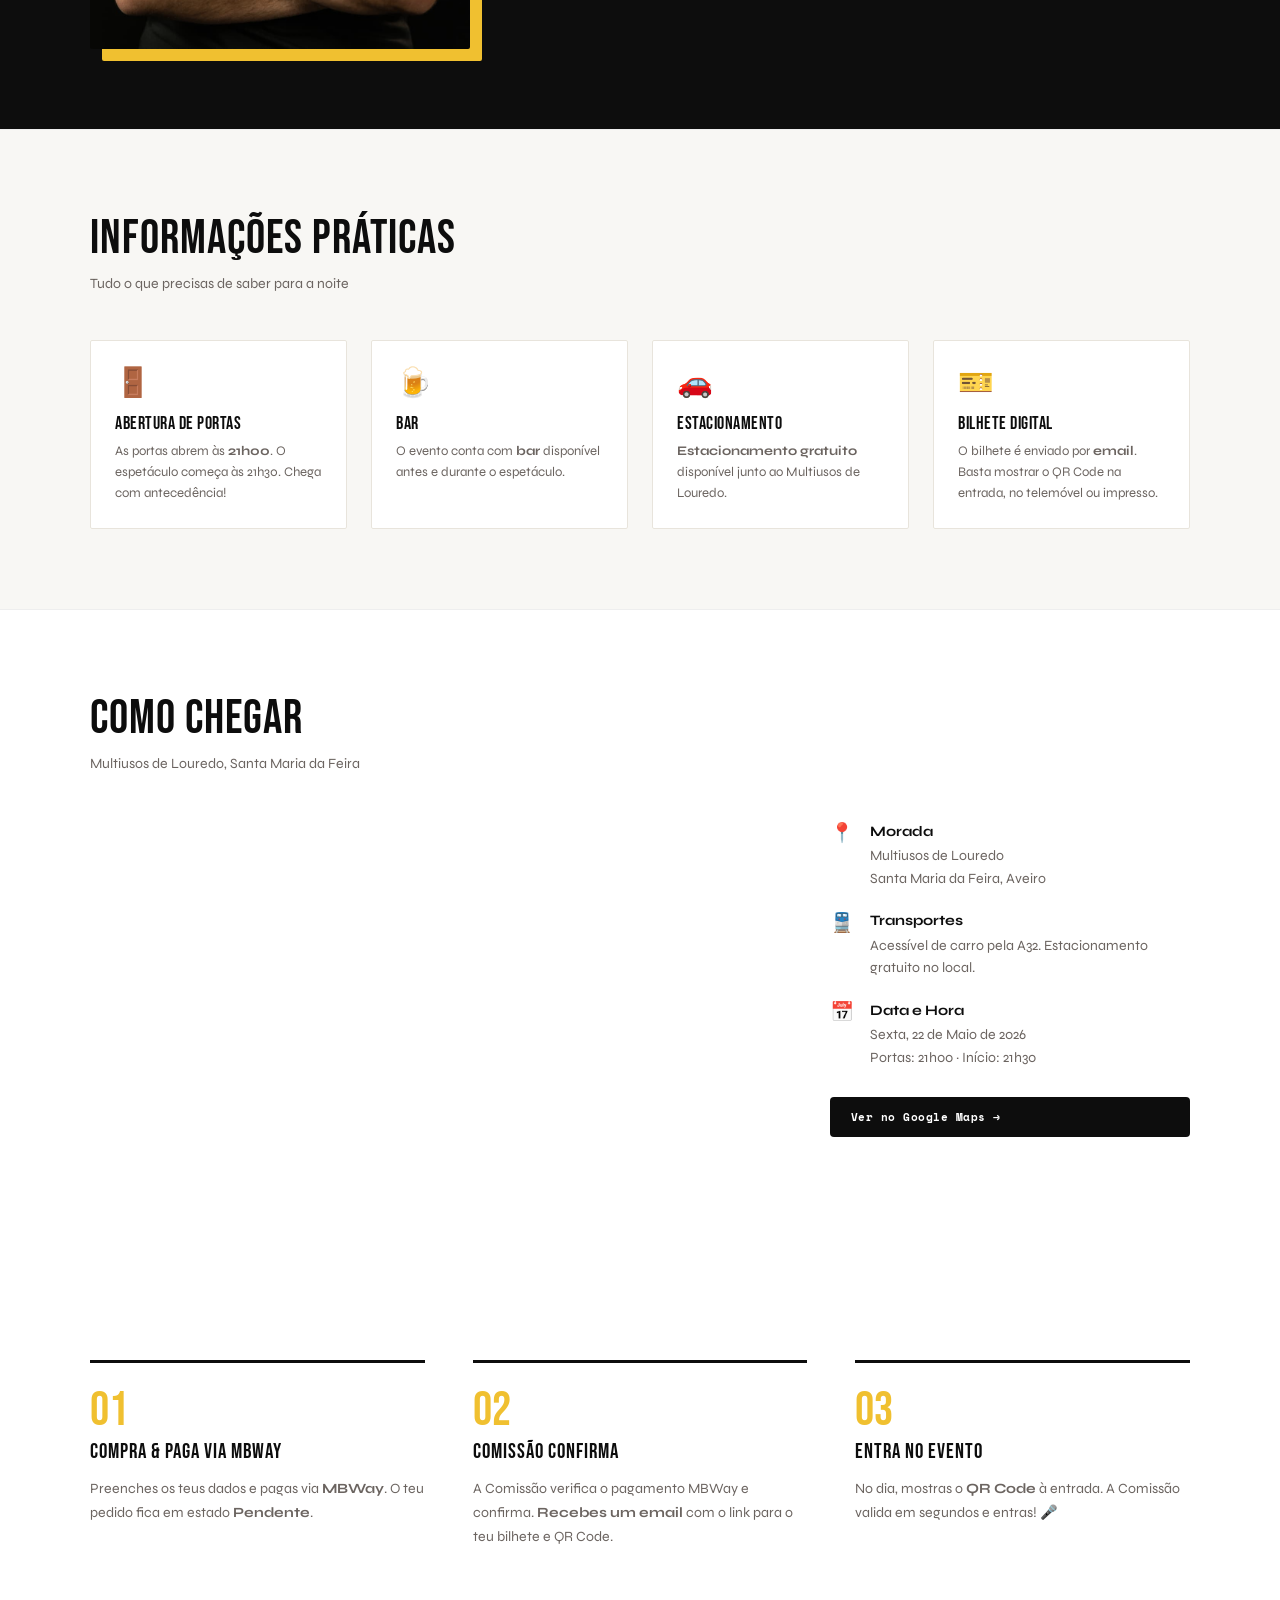
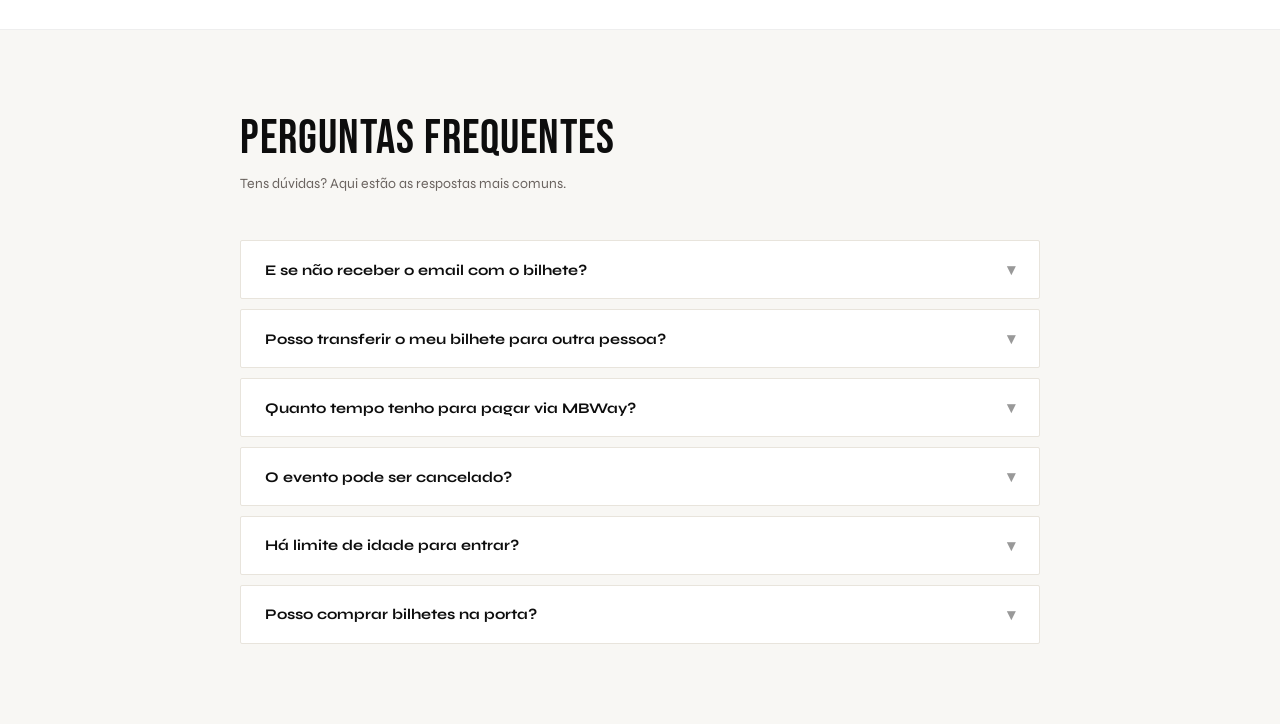
==== commit 21f993d0: "Fix A32 highway text formatting in transport section Co-Authored-By: Claude Sonnet 4.6 <noreply@anth" ====
--- a/index.html
+++ b/index.html
@@ -301,7 +301,7 @@
         </div>
         <div class="map-info-row">
           <div class="map-info-icon">🚆</div>
-          <div class="map-info-text"><strong>Transportes</strong>Acessível de carro pela A29 / A1. Estacionamento gratuito no local.</div>
+          <div class="map-info-text"><strong>Transportes</strong>Acessível de carro pela A32. Estacionamento gratuito no local.</div>
         </div>
         <div class="map-info-row">
           <div class="map-info-icon">📅</div>
